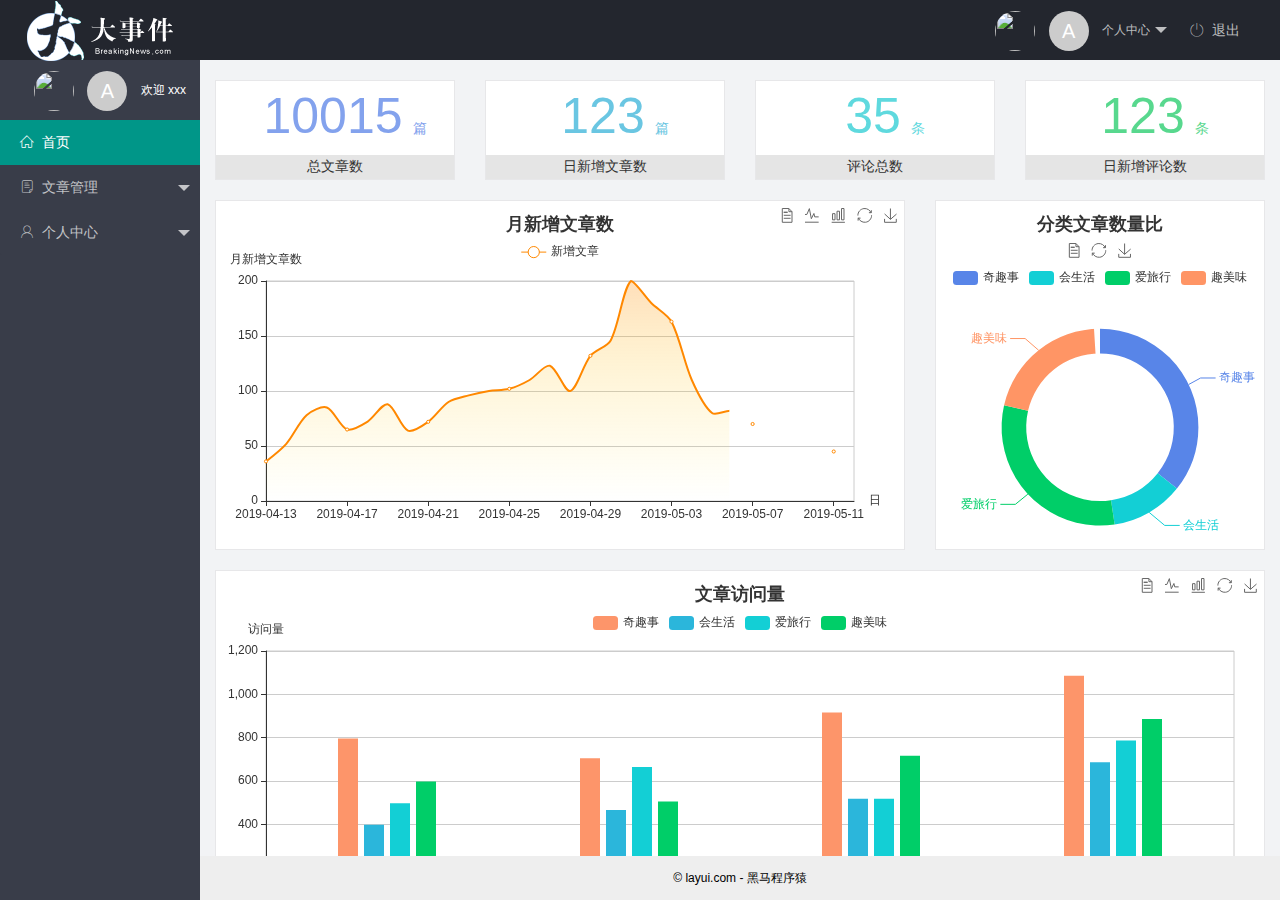
==== index.html @ 6308e934 "主页功能完成" ====
<!DOCTYPE html>
<html lang="en">

<head>
    <meta charset="UTF-8">
    <meta name="viewport" content="width=device-width, initial-scale=1.0">
    <title>大事件 - 后台管理</title>
    <!-- 导入第三方字体图标 -->
    <link rel="stylesheet" href="/assets/fonts/iconfont.css">
    <!-- 导入layUI css -->
    <link rel="stylesheet" href="/assets/lib/layui/css/layui.css">
    <!-- 导入自己的css -->
    <link rel="stylesheet" href="/assets/css/index.css">
</head>

<body>
    <div class="layui-layout layui-layout-admin">
        <div class="layui-header">
            <div class="layui-logo">
                <img src="/assets/images/logo.png" alt="">
            </div>
            <ul class="layui-nav layui-layout-right">
                <li class="layui-nav-item">
                    <a href="javascript:;" class="userinfo">
                        <img src="http://t.cn/RCzsdCq" class="layui-nav-img">
                        <span class="text-avatar">A</span>
                        个人中心
                    </a>
                    <dl class="layui-nav-child">
                        <dd><a href="javascript:;">基本资料</a></dd>
                        <dd><a href="javascript:;">更换头像</a></dd>
                        <dd><a href="javascript:;">重置密码</a></dd>
                    </dl>
                </li>
                <li class="layui-nav-item"><a href="javasrcipt:;" id="logout"><span class="iconfont icon-tuichu"></span>退出</a></li>
            </ul>
        </div>

        <div class="layui-side layui-bg-black">
            <div class="layui-side-scroll">
                <div href="javascript:;" class="userinfo">
                    <img src="http://t.cn/RCzsdCq" class="layui-nav-img">
                    <span class="text-avatar">A</span>
                    <span id="welcome">欢迎  xxx</span>
                </div>
                <!-- 左侧导航区域（可配合layui已有的垂直导航） -->
                <ul class="layui-nav layui-nav-tree" lay-filter="test" lay-shrink='all'>
                    <li class="layui-nav-item layui-this"><a href="/home/dashboard.html" target="fm"><span
                                class="iconfont icon-home"></span>首页</a></li>
                    <li class="layui-nav-item">
                        <a class="" href="javascript:;"><span class="iconfont icon-16"></span>文章管理</a>
                        <dl class="layui-nav-child">
                            <dd><a href="javascript:;"><i class="layui-icon layui-icon-util"></i>文章类别</a></dd>
                            <dd><a href="javascript:;"><i class="layui-icon layui-icon-util"></i>文章列表</a></dd>
                            <dd><a href="javascript:;"><i class="layui-icon layui-icon-util"></i>发表文章</a></dd>
                        </dl>
                    </li>
                    <li class="layui-nav-item">
                        <a href="javascript:;"><span class="iconfont icon-user"></span>个人中心</a>
                        <dl class="layui-nav-child">
                            <dd><a href="javascript:;"><i class="layui-icon layui-icon-util"></i>基本资料</a></dd>
                            <dd><a href="javascript:;"><i class="layui-icon layui-icon-util"></i>更换头像</a></dd>
                            <dd><a href="javascript:;"><i class="layui-icon layui-icon-util"></i>重置密码</a></dd>
                        </dl>
                    </li>
                </ul>
            </div>
        </div>

        <div class="layui-body">
            <!-- 内容主体区域 -->
            <iframe name="fm" src="/home/dashboard.html" frameborder="0"></iframe>
        </div>

        <div class="layui-footer">
            <!-- 底部固定区域 -->
            © layui.com - 黑马程序猿
        </div>
    </div>
    <!-- 导入 layUI js -->
    <script src="/assets/lib/layui/layui.all.js"></script>
    <!-- 导入jq -->
    <script src="/assets/lib/jquery.js"></script>
    <!-- 导入自己封装的函数 -->
    <script src="/assets/js/baseAPI.js"></script>
    <!-- 导入自己的js -->
    <script src="/assets/js/index.js"></script>
</body>

</html>
---- assets/fonts/iconfont.css ----
@font-face {font-family: "iconfont";
  src: url('iconfont.eot?t=1576139966484'); /* IE9 */
  src: url('iconfont.eot?t=1576139966484#iefix') format('embedded-opentype'), /* IE6-IE8 */
  url('[data-uri]') format('woff2'),
  url('iconfont.woff?t=1576139966484') format('woff'),
  url('iconfont.ttf?t=1576139966484') format('truetype'), /* chrome, firefox, opera, Safari, Android, iOS 4.2+ */
  url('iconfont.svg?t=1576139966484#iconfont') format('svg'); /* iOS 4.1- */
}

.iconfont {
  font-family: "iconfont" !important;
  font-size: 16px;
  font-style: normal;
  -webkit-font-smoothing: antialiased;
  -moz-osx-font-smoothing: grayscale;
}

.icon-home:before {
  content: "\e6a9";
}

.icon-user:before {
  content: "\e614";
}

.icon-pinglun:before {
  content: "\e616";
}

.icon-tuichu:before {
  content: "\e865";
}

.icon-16:before {
  content: "\e615";
}
---- assets/lib/layui/css/layui.css ----
/** layui-v2.5.5 MIT License By https://www.layui.com */
 .layui-inline,img{display:inline-block;vertical-align:middle}h1,h2,h3,h4,h5,h6{font-weight:400}.layui-edge,.layui-header,.layui-inline,.layui-main{position:relative}.layui-body,.layui-edge,.layui-elip{overflow:hidden}.layui-btn,.layui-edge,.layui-inline,img{vertical-align:middle}.layui-btn,.layui-disabled,.layui-icon,.layui-unselect{-moz-user-select:none;-webkit-user-select:none;-ms-user-select:none}.layui-elip,.layui-form-checkbox span,.layui-form-pane .layui-form-label{text-overflow:ellipsis;white-space:nowrap}.layui-breadcrumb,.layui-tree-btnGroup{visibility:hidden}blockquote,body,button,dd,div,dl,dt,form,h1,h2,h3,h4,h5,h6,input,li,ol,p,pre,td,textarea,th,ul{margin:0;padding:0;-webkit-tap-highlight-color:rgba(0,0,0,0)}a:active,a:hover{outline:0}img{border:none}li{list-style:none}table{border-collapse:collapse;border-spacing:0}h4,h5,h6{font-size:100%}button,input,optgroup,option,select,textarea{font-family:inherit;font-size:inherit;font-style:inherit;font-weight:inherit;outline:0}pre{white-space:pre-wrap;white-space:-moz-pre-wrap;white-space:-pre-wrap;white-space:-o-pre-wrap;word-wrap:break-word}body{line-height:24px;font:14px Helvetica Neue,Helvetica,PingFang SC,Tahoma,Arial,sans-serif}hr{height:1px;margin:10px 0;border:0;clear:both}a{color:#333;text-decoration:none}a:hover{color:#777}a cite{font-style:normal;*cursor:pointer}.layui-border-box,.layui-border-box *{box-sizing:border-box}.layui-box,.layui-box *{box-sizing:content-box}.layui-clear{clear:both;*zoom:1}.layui-clear:after{content:'\20';clear:both;*zoom:1;display:block;height:0}.layui-inline{*display:inline;*zoom:1}.layui-edge{display:inline-block;width:0;height:0;border-width:6px;border-style:dashed;border-color:transparent}.layui-edge-top{top:-4px;border-bottom-color:#999;border-bottom-style:solid}.layui-edge-right{border-left-color:#999;border-left-style:solid}.layui-edge-bottom{top:2px;border-top-color:#999;border-top-style:solid}.layui-edge-left{border-right-color:#999;border-right-style:solid}.layui-disabled,.layui-disabled:hover{color:#d2d2d2!important;cursor:not-allowed!important}.layui-circle{border-radius:100%}.layui-show{display:block!important}.layui-hide{display:none!important}@font-face{font-family:layui-icon;src:url(../font/iconfont.eot?v=250);src:url(../font/iconfont.eot?v=250#iefix) format('embedded-opentype'),url(../font/iconfont.woff2?v=250) format('woff2'),url(../font/iconfont.woff?v=250) format('woff'),url(../font/iconfont.ttf?v=250) format('truetype'),url(../font/iconfont.svg?v=250#layui-icon) format('svg')}.layui-icon{font-family:layui-icon!important;font-size:16px;font-style:normal;-webkit-font-smoothing:antialiased;-moz-osx-font-smoothing:grayscale}.layui-icon-reply-fill:before{content:"\e611"}.layui-icon-set-fill:before{content:"\e614"}.layui-icon-menu-fill:before{content:"\e60f"}.layui-icon-search:before{content:"\e615"}.layui-icon-share:before{content:"\e641"}.layui-icon-set-sm:before{content:"\e620"}.layui-icon-engine:before{content:"\e628"}.layui-icon-close:before{content:"\1006"}.layui-icon-close-fill:before{content:"\1007"}.layui-icon-chart-screen:before{content:"\e629"}.layui-icon-star:before{content:"\e600"}.layui-icon-circle-dot:before{content:"\e617"}.layui-icon-chat:before{content:"\e606"}.layui-icon-release:before{content:"\e609"}.layui-icon-list:before{content:"\e60a"}.layui-icon-chart:before{content:"\e62c"}.layui-icon-ok-circle:before{content:"\1005"}.layui-icon-layim-theme:before{content:"\e61b"}.layui-icon-table:before{content:"\e62d"}.layui-icon-right:before{content:"\e602"}.layui-icon-left:before{content:"\e603"}.layui-icon-cart-simple:before{content:"\e698"}.layui-icon-face-cry:before{content:"\e69c"}.layui-icon-face-smile:before{content:"\e6af"}.layui-icon-survey:before{content:"\e6b2"}.layui-icon-tree:before{content:"\e62e"}.layui-icon-upload-circle:before{content:"\e62f"}.layui-icon-add-circle:before{content:"\e61f"}.layui-icon-download-circle:before{content:"\e601"}.layui-icon-templeate-1:before{content:"\e630"}.layui-icon-util:before{content:"\e631"}.layui-icon-face-surprised:before{content:"\e664"}.layui-icon-edit:before{content:"\e642"}.layui-icon-speaker:before{content:"\e645"}.layui-icon-down:before{content:"\e61a"}.layui-icon-file:before{content:"\e621"}.layui-icon-layouts:before{content:"\e632"}.layui-icon-rate-half:before{content:"\e6c9"}.layui-icon-add-circle-fine:before{content:"\e608"}.layui-icon-prev-circle:before{content:"\e633"}.layui-icon-read:before{content:"\e705"}.layui-icon-404:before{content:"\e61c"}.layui-icon-carousel:before{content:"\e634"}.layui-icon-help:before{content:"\e607"}.layui-icon-code-circle:before{content:"\e635"}.layui-icon-water:before{content:"\e636"}.layui-icon-username:before{content:"\e66f"}.layui-icon-find-fill:before{content:"\e670"}.layui-icon-about:before{content:"\e60b"}.layui-icon-location:before{content:"\e715"}.layui-icon-up:before{content:"\e619"}.layui-icon-pause:before{content:"\e651"}.layui-icon-date:before{content:"\e637"}.layui-icon-layim-uploadfile:before{content:"\e61d"}.layui-icon-delete:before{content:"\e640"}.layui-icon-play:before{content:"\e652"}.layui-icon-top:before{content:"\e604"}.layui-icon-friends:before{content:"\e612"}.layui-icon-refresh-3:before{content:"\e9aa"}.layui-icon-ok:before{content:"\e605"}.layui-icon-layer:before{content:"\e638"}.layui-icon-face-smile-fine:before{content:"\e60c"}.layui-icon-dollar:before{content:"\e659"}.layui-icon-group:before{content:"\e613"}.layui-icon-layim-download:before{content:"\e61e"}.layui-icon-picture-fine:before{content:"\e60d"}.layui-icon-link:before{content:"\e64c"}.layui-icon-diamond:before{content:"\e735"}.layui-icon-log:before{content:"\e60e"}.layui-icon-rate-solid:before{content:"\e67a"}.layui-icon-fonts-del:before{content:"\e64f"}.layui-icon-unlink:before{content:"\e64d"}.layui-icon-fonts-clear:before{content:"\e639"}.layui-icon-triangle-r:before{content:"\e623"}.layui-icon-circle:before{content:"\e63f"}.layui-icon-radio:before{content:"\e643"}.layui-icon-align-center:before{content:"\e647"}.layui-icon-align-right:before{content:"\e648"}.layui-icon-align-left:before{content:"\e649"}.layui-icon-loading-1:before{content:"\e63e"}.layui-icon-return:before{content:"\e65c"}.layui-icon-fonts-strong:before{content:"\e62b"}.layui-icon-upload:before{content:"\e67c"}.layui-icon-dialogue:before{content:"\e63a"}.layui-icon-video:before{content:"\e6ed"}.layui-icon-headset:before{content:"\e6fc"}.layui-icon-cellphone-fine:before{content:"\e63b"}.layui-icon-add-1:before{content:"\e654"}.layui-icon-face-smile-b:before{content:"\e650"}.layui-icon-fonts-html:before{content:"\e64b"}.layui-icon-form:before{content:"\e63c"}.layui-icon-cart:before{content:"\e657"}.layui-icon-camera-fill:before{content:"\e65d"}.layui-icon-tabs:before{content:"\e62a"}.layui-icon-fonts-code:before{content:"\e64e"}.layui-icon-fire:before{content:"\e756"}.layui-icon-set:before{content:"\e716"}.layui-icon-fonts-u:before{content:"\e646"}.layui-icon-triangle-d:before{content:"\e625"}.layui-icon-tips:before{content:"\e702"}.layui-icon-picture:before{content:"\e64a"}.layui-icon-more-vertical:before{content:"\e671"}.layui-icon-flag:before{content:"\e66c"}.layui-icon-loading:before{content:"\e63d"}.layui-icon-fonts-i:before{content:"\e644"}.layui-icon-refresh-1:before{content:"\e666"}.layui-icon-rmb:before{content:"\e65e"}.layui-icon-home:before{content:"\e68e"}.layui-icon-user:before{content:"\e770"}.layui-icon-notice:before{content:"\e667"}.layui-icon-login-weibo:before{content:"\e675"}.layui-icon-voice:before{content:"\e688"}.layui-icon-upload-drag:before{content:"\e681"}.layui-icon-login-qq:before{content:"\e676"}.layui-icon-snowflake:before{content:"\e6b1"}.layui-icon-file-b:before{content:"\e655"}.layui-icon-template:before{content:"\e663"}.layui-icon-auz:before{content:"\e672"}.layui-icon-console:before{content:"\e665"}.layui-icon-app:before{content:"\e653"}.layui-icon-prev:before{content:"\e65a"}.layui-icon-website:before{content:"\e7ae"}.layui-icon-next:before{content:"\e65b"}.layui-icon-component:before{content:"\e857"}.layui-icon-more:before{content:"\e65f"}.layui-icon-login-wechat:before{content:"\e677"}.layui-icon-shrink-right:before{content:"\e668"}.layui-icon-spread-left:before{content:"\e66b"}.layui-icon-camera:before{content:"\e660"}.layui-icon-note:before{content:"\e66e"}.layui-icon-refresh:before{content:"\e669"}.layui-icon-female:before{content:"\e661"}.layui-icon-male:before{content:"\e662"}.layui-icon-password:before{content:"\e673"}.layui-icon-senior:before{content:"\e674"}.layui-icon-theme:before{content:"\e66a"}.layui-icon-tread:before{content:"\e6c5"}.layui-icon-praise:before{content:"\e6c6"}.layui-icon-star-fill:before{content:"\e658"}.layui-icon-rate:before{content:"\e67b"}.layui-icon-template-1:before{content:"\e656"}.layui-icon-vercode:before{content:"\e679"}.layui-icon-cellphone:before{content:"\e678"}.layui-icon-screen-full:before{content:"\e622"}.layui-icon-screen-restore:before{content:"\e758"}.layui-icon-cols:before{content:"\e610"}.layui-icon-export:before{content:"\e67d"}.layui-icon-print:before{content:"\e66d"}.layui-icon-slider:before{content:"\e714"}.layui-icon-addition:before{content:"\e624"}.layui-icon-subtraction:before{content:"\e67e"}.layui-icon-service:before{content:"\e626"}.layui-icon-transfer:before{content:"\e691"}.layui-main{width:1140px;margin:0 auto}.layui-header{z-index:1000;height:60px}.layui-header a:hover{transition:all .5s;-webkit-transition:all .5s}.layui-side{position:fixed;left:0;top:0;bottom:0;z-index:999;width:200px;overflow-x:hidden}.layui-side-scroll{position:relative;width:220px;height:100%;overflow-x:hidden}.layui-body{position:absolute;left:200px;right:0;top:0;bottom:0;z-index:998;width:auto;overflow-y:auto;box-sizing:border-box}.layui-layout-body{overflow:hidden}.layui-layout-admin .layui-header{background-color:#23262E}.layui-layout-admin .layui-side{top:60px;width:200px;overflow-x:hidden}.layui-layout-admin .layui-body{position:fixed;top:60px;bottom:44px}.layui-layout-admin .layui-main{width:auto;margin:0 15px}.layui-layout-admin .layui-footer{position:fixed;left:200px;right:0;bottom:0;height:44px;line-height:44px;padding:0 15px;background-color:#eee}.layui-layout-admin .layui-logo{position:absolute;left:0;top:0;width:200px;height:100%;line-height:60px;text-align:center;color:#009688;font-size:16px}.layui-layout-admin .layui-header .layui-nav{background:0 0}.layui-layout-left{position:absolute!important;left:200px;top:0}.layui-layout-right{position:absolute!important;right:0;top:0}.layui-container{position:relative;margin:0 auto;padding:0 15px;box-sizing:border-box}.layui-fluid{position:relative;margin:0 auto;padding:0 15px}.layui-row:after,.layui-row:before{content:'';display:block;clear:both}.layui-col-lg1,.layui-col-lg10,.layui-col-lg11,.layui-col-lg12,.layui-col-lg2,.layui-col-lg3,.layui-col-lg4,.layui-col-lg5,.layui-col-lg6,.layui-col-lg7,.layui-col-lg8,.layui-col-lg9,.layui-col-md1,.layui-col-md10,.layui-col-md11,.layui-col-md12,.layui-col-md2,.layui-col-md3,.layui-col-md4,.layui-col-md5,.layui-col-md6,.layui-col-md7,.layui-col-md8,.layui-col-md9,.layui-col-sm1,.layui-col-sm10,.layui-col-sm11,.layui-col-sm12,.layui-col-sm2,.layui-col-sm3,.layui-col-sm4,.layui-col-sm5,.layui-col-sm6,.layui-col-sm7,.layui-col-sm8,.layui-col-sm9,.layui-col-xs1,.layui-col-xs10,.layui-col-xs11,.layui-col-xs12,.layui-col-xs2,.layui-col-xs3,.layui-col-xs4,.layui-col-xs5,.layui-col-xs6,.layui-col-xs7,.layui-col-xs8,.layui-col-xs9{position:relative;display:block;box-sizing:border-box}.layui-col-xs1,.layui-col-xs10,.layui-col-xs11,.layui-col-xs12,.layui-col-xs2,.layui-col-xs3,.layui-col-xs4,.layui-col-xs5,.layui-col-xs6,.layui-col-xs7,.layui-col-xs8,.layui-col-xs9{float:left}.layui-col-xs1{width:8.33333333%}.layui-col-xs2{width:16.66666667%}.layui-col-xs3{width:25%}.layui-col-xs4{width:33.33333333%}.layui-col-xs5{width:41.66666667%}.layui-col-xs6{width:50%}.layui-col-xs7{width:58.33333333%}.layui-col-xs8{width:66.66666667%}.layui-col-xs9{width:75%}.layui-col-xs10{width:83.33333333%}.layui-col-xs11{width:91.66666667%}.layui-col-xs12{width:100%}.layui-col-xs-offset1{margin-left:8.33333333%}.layui-col-xs-offset2{margin-left:16.66666667%}.layui-col-xs-offset3{margin-left:25%}.layui-col-xs-offset4{margin-left:33.33333333%}.layui-col-xs-offset5{margin-left:41.66666667%}.layui-col-xs-offset6{margin-left:50%}.layui-col-xs-offset7{margin-left:58.33333333%}.layui-col-xs-offset8{margin-left:66.66666667%}.layui-col-xs-offset9{margin-left:75%}.layui-col-xs-offset10{margin-left:83.33333333%}.layui-col-xs-offset11{margin-left:91.66666667%}.layui-col-xs-offset12{margin-left:100%}@media screen and (max-width:768px){.layui-hide-xs{display:none!important}.layui-show-xs-block{display:block!important}.layui-show-xs-inline{display:inline!important}.layui-show-xs-inline-block{display:inline-block!important}}@media screen and (min-width:768px){.layui-container{width:750px}.layui-hide-sm{display:none!important}.layui-show-sm-block{display:block!important}.layui-show-sm-inline{display:inline!important}.layui-show-sm-inline-block{display:inline-block!important}.layui-col-sm1,.layui-col-sm10,.layui-col-sm11,.layui-col-sm12,.layui-col-sm2,.layui-col-sm3,.layui-col-sm4,.layui-col-sm5,.layui-col-sm6,.layui-col-sm7,.layui-col-sm8,.layui-col-sm9{float:left}.layui-col-sm1{width:8.33333333%}.layui-col-sm2{width:16.66666667%}.layui-col-sm3{width:25%}.layui-col-sm4{width:33.33333333%}.layui-col-sm5{width:41.66666667%}.layui-col-sm6{width:50%}.layui-col-sm7{width:58.33333333%}.layui-col-sm8{width:66.66666667%}.layui-col-sm9{width:75%}.layui-col-sm10{width:83.33333333%}.layui-col-sm11{width:91.66666667%}.layui-col-sm12{width:100%}.layui-col-sm-offset1{margin-left:8.33333333%}.layui-col-sm-offset2{margin-left:16.66666667%}.layui-col-sm-offset3{margin-left:25%}.layui-col-sm-offset4{margin-left:33.33333333%}.layui-col-sm-offset5{margin-left:41.66666667%}.layui-col-sm-offset6{margin-left:50%}.layui-col-sm-offset7{margin-left:58.33333333%}.layui-col-sm-offset8{margin-left:66.66666667%}.layui-col-sm-offset9{margin-left:75%}.layui-col-sm-offset10{margin-left:83.33333333%}.layui-col-sm-offset11{margin-left:91.66666667%}.layui-col-sm-offset12{margin-left:100%}}@media screen and (min-width:992px){.layui-container{width:970px}.layui-hide-md{display:none!important}.layui-show-md-block{display:block!important}.layui-show-md-inline{display:inline!important}.layui-show-md-inline-block{display:inline-block!important}.layui-col-md1,.layui-col-md10,.layui-col-md11,.layui-col-md12,.layui-col-md2,.layui-col-md3,.layui-col-md4,.layui-col-md5,.layui-col-md6,.layui-col-md7,.layui-col-md8,.layui-col-md9{float:left}.layui-col-md1{width:8.33333333%}.layui-col-md2{width:16.66666667%}.layui-col-md3{width:25%}.layui-col-md4{width:33.33333333%}.layui-col-md5{width:41.66666667%}.layui-col-md6{width:50%}.layui-col-md7{width:58.33333333%}.layui-col-md8{width:66.66666667%}.layui-col-md9{width:75%}.layui-col-md10{width:83.33333333%}.layui-col-md11{width:91.66666667%}.layui-col-md12{width:100%}.layui-col-md-offset1{margin-left:8.33333333%}.layui-col-md-offset2{margin-left:16.66666667%}.layui-col-md-offset3{margin-left:25%}.layui-col-md-offset4{margin-left:33.33333333%}.layui-col-md-offset5{margin-left:41.66666667%}.layui-col-md-offset6{margin-left:50%}.layui-col-md-offset7{margin-left:58.33333333%}.layui-col-md-offset8{margin-left:66.66666667%}.layui-col-md-offset9{margin-left:75%}.layui-col-md-offset10{margin-left:83.33333333%}.layui-col-md-offset11{margin-left:91.66666667%}.layui-col-md-offset12{margin-left:100%}}@media screen and (min-width:1200px){.layui-container{width:1170px}.layui-hide-lg{display:none!important}.layui-show-lg-block{display:block!important}.layui-show-lg-inline{display:inline!important}.layui-show-lg-inline-block{display:inline-block!important}.layui-col-lg1,.layui-col-lg10,.layui-col-lg11,.layui-col-lg12,.layui-col-lg2,.layui-col-lg3,.layui-col-lg4,.layui-col-lg5,.layui-col-lg6,.layui-col-lg7,.layui-col-lg8,.layui-col-lg9{float:left}.layui-col-lg1{width:8.33333333%}.layui-col-lg2{width:16.66666667%}.layui-col-lg3{width:25%}.layui-col-lg4{width:33.33333333%}.layui-col-lg5{width:41.66666667%}.layui-col-lg6{width:50%}.layui-col-lg7{width:58.33333333%}.layui-col-lg8{width:66.66666667%}.layui-col-lg9{width:75%}.layui-col-lg10{width:83.33333333%}.layui-col-lg11{width:91.66666667%}.layui-col-lg12{width:100%}.layui-col-lg-offset1{margin-left:8.33333333%}.layui-col-lg-offset2{margin-left:16.66666667%}.layui-col-lg-offset3{margin-left:25%}.layui-col-lg-offset4{margin-left:33.33333333%}.layui-col-lg-offset5{margin-left:41.66666667%}.layui-col-lg-offset6{margin-left:50%}.layui-col-lg-offset7{margin-left:58.33333333%}.layui-col-lg-offset8{margin-left:66.66666667%}.layui-col-lg-offset9{margin-left:75%}.layui-col-lg-offset10{margin-left:83.33333333%}.layui-col-lg-offset11{margin-left:91.66666667%}.layui-col-lg-offset12{margin-left:100%}}.layui-col-space1{margin:-.5px}.layui-col-space1>*{padding:.5px}.layui-col-space3{margin:-1.5px}.layui-col-space3>*{padding:1.5px}.layui-col-space5{margin:-2.5px}.layui-col-space5>*{padding:2.5px}.layui-col-space8{margin:-3.5px}.layui-col-space8>*{padding:3.5px}.layui-col-space10{margin:-5px}.layui-col-space10>*{padding:5px}.layui-col-space12{margin:-6px}.layui-col-space12>*{padding:6px}.layui-col-space15{margin:-7.5px}.layui-col-space15>*{padding:7.5px}.layui-col-space18{margin:-9px}.layui-col-space18>*{padding:9px}.layui-col-space20{margin:-10px}.layui-col-space20>*{padding:10px}.layui-col-space22{margin:-11px}.layui-col-space22>*{padding:11px}.layui-col-space25{margin:-12.5px}.layui-col-space25>*{padding:12.5px}.layui-col-space30{margin:-15px}.layui-col-space30>*{padding:15px}.layui-btn,.layui-input,.layui-select,.layui-textarea,.layui-upload-button{outline:0;-webkit-appearance:none;transition:all .3s;-webkit-transition:all .3s;box-sizing:border-box}.layui-elem-quote{margin-bottom:10px;padding:15px;line-height:22px;border-left:5px solid #009688;border-radius:0 2px 2px 0;background-color:#f2f2f2}.layui-quote-nm{border-style:solid;border-width:1px 1px 1px 5px;background:0 0}.layui-elem-field{margin-bottom:10px;padding:0;border-width:1px;border-style:solid}.layui-elem-field legend{margin-left:20px;padding:0 10px;font-size:20px;font-weight:300}.layui-field-title{margin:10px 0 20px;border-width:1px 0 0}.layui-field-box{padding:10px 15px}.layui-field-title .layui-field-box{padding:10px 0}.layui-progress{position:relative;height:6px;border-radius:20px;background-color:#e2e2e2}.layui-progress-bar{position:absolute;left:0;top:0;width:0;max-width:100%;height:6px;border-radius:20px;text-align:right;background-color:#5FB878;transition:all .3s;-webkit-transition:all .3s}.layui-progress-big,.layui-progress-big .layui-progress-bar{height:18px;line-height:18px}.layui-progress-text{position:relative;top:-20px;line-height:18px;font-size:12px;color:#666}.layui-progress-big .layui-progress-text{position:static;padding:0 10px;color:#fff}.layui-collapse{border-width:1px;border-style:solid;border-radius:2px}.layui-colla-content,.layui-colla-item{border-top-width:1px;border-top-style:solid}.layui-colla-item:first-child{border-top:none}.layui-colla-title{position:relative;height:42px;line-height:42px;padding:0 15px 0 35px;color:#333;background-color:#f2f2f2;cursor:pointer;font-size:14px;overflow:hidden}.layui-colla-content{display:none;padding:10px 15px;line-height:22px;color:#666}.layui-colla-icon{position:absolute;left:15px;top:0;font-size:14px}.layui-card{margin-bottom:15px;border-radius:2px;background-color:#fff;box-shadow:0 1px 2px 0 rgba(0,0,0,.05)}.layui-card:last-child{margin-bottom:0}.layui-card-header{position:relative;height:42px;line-height:42px;padding:0 15px;border-bottom:1px solid #f6f6f6;color:#333;border-radius:2px 2px 0 0;font-size:14px}.layui-bg-black,.layui-bg-blue,.layui-bg-cyan,.layui-bg-green,.layui-bg-orange,.layui-bg-red{color:#fff!important}.layui-card-body{position:relative;padding:10px 15px;line-height:24px}.layui-card-body[pad15]{padding:15px}.layui-card-body[pad20]{padding:20px}.layui-card-body .layui-table{margin:5px 0}.layui-card .layui-tab{margin:0}.layui-panel-window{position:relative;padding:15px;border-radius:0;border-top:5px solid #E6E6E6;background-color:#fff}.layui-auxiliar-moving{position:fixed;left:0;right:0;top:0;bottom:0;width:100%;height:100%;background:0 0;z-index:9999999999}.layui-form-label,.layui-form-mid,.layui-form-select,.layui-input-block,.layui-input-inline,.layui-textarea{position:relative}.layui-bg-red{background-color:#FF5722!important}.layui-bg-orange{background-color:#FFB800!important}.layui-bg-green{background-color:#009688!important}.layui-bg-cyan{background-color:#2F4056!important}.layui-bg-blue{background-color:#1E9FFF!important}.layui-bg-black{background-color:#393D49!important}.layui-bg-gray{background-color:#eee!important;color:#666!important}.layui-badge-rim,.layui-colla-content,.layui-colla-item,.layui-collapse,.layui-elem-field,.layui-form-pane .layui-form-item[pane],.layui-form-pane .layui-form-label,.layui-input,.layui-layedit,.layui-layedit-tool,.layui-quote-nm,.layui-select,.layui-tab-bar,.layui-tab-card,.layui-tab-title,.layui-tab-title .layui-this:after,.layui-textarea{border-color:#e6e6e6}.layui-timeline-item:before,hr{background-color:#e6e6e6}.layui-text{line-height:22px;font-size:14px;color:#666}.layui-text h1,.layui-text h2,.layui-text h3{font-weight:500;color:#333}.layui-text h1{font-size:30px}.layui-text h2{font-size:24px}.layui-text h3{font-size:18px}.layui-text a:not(.layui-btn){color:#01AAED}.layui-text a:not(.layui-btn):hover{text-decoration:underline}.layui-text ul{padding:5px 0 5px 15px}.layui-text ul li{margin-top:5px;list-style-type:disc}.layui-text em,.layui-word-aux{color:#999!important;padding:0 5px!important}.layui-btn{display:inline-block;height:38px;line-height:38px;padding:0 18px;background-color:#009688;color:#fff;white-space:nowrap;text-align:center;font-size:14px;border:none;border-radius:2px;cursor:pointer}.layui-btn:hover{opacity:.8;filter:alpha(opacity=80);color:#fff}.layui-btn:active{opacity:1;filter:alpha(opacity=100)}.layui-btn+.layui-btn{margin-left:10px}.layui-btn-container{font-size:0}.layui-btn-container .layui-btn{margin-right:10px;margin-bottom:10px}.layui-btn-container .layui-btn+.layui-btn{margin-left:0}.layui-table .layui-btn-container .layui-btn{margin-bottom:9px}.layui-btn-radius{border-radius:100px}.layui-btn .layui-icon{margin-right:3px;font-size:18px;vertical-align:bottom;vertical-align:middle\9}.layui-btn-primary{border:1px solid #C9C9C9;background-color:#fff;color:#555}.layui-btn-primary:hover{border-color:#009688;color:#333}.layui-btn-normal{background-color:#1E9FFF}.layui-btn-warm{background-color:#FFB800}.layui-btn-danger{background-color:#FF5722}.layui-btn-checked{background-color:#5FB878}.layui-btn-disabled,.layui-btn-disabled:active,.layui-btn-disabled:hover{border:1px solid #e6e6e6;background-color:#FBFBFB;color:#C9C9C9;cursor:not-allowed;opacity:1}.layui-btn-lg{height:44px;line-height:44px;padding:0 25px;font-size:16px}.layui-btn-sm{height:30px;line-height:30px;padding:0 10px;font-size:12px}.layui-btn-sm i{font-size:16px!important}.layui-btn-xs{height:22px;line-height:22px;padding:0 5px;font-size:12px}.layui-btn-xs i{font-size:14px!important}.layui-btn-group{display:inline-block;vertical-align:middle;font-size:0}.layui-btn-group .layui-btn{margin-left:0!important;margin-right:0!important;border-left:1px solid rgba(255,255,255,.5);border-radius:0}.layui-btn-group .layui-btn-primary{border-left:none}.layui-btn-group .layui-btn-primary:hover{border-color:#C9C9C9;color:#009688}.layui-btn-group .layui-btn:first-child{border-left:none;border-radius:2px 0 0 2px}.layui-btn-group .layui-btn-primary:first-child{border-left:1px solid #c9c9c9}.layui-btn-group .layui-btn:last-child{border-radius:0 2px 2px 0}.layui-btn-group .layui-btn+.layui-btn{margin-left:0}.layui-btn-group+.layui-btn-group{margin-left:10px}.layui-btn-fluid{width:100%}.layui-input,.layui-select,.layui-textarea{height:38px;line-height:1.3;line-height:38px\9;border-width:1px;border-style:solid;background-color:#fff;border-radius:2px}.layui-input::-webkit-input-placeholder,.layui-select::-webkit-input-placeholder,.layui-textarea::-webkit-input-placeholder{line-height:1.3}.layui-input,.layui-textarea{display:block;width:100%;padding-left:10px}.layui-input:hover,.layui-textarea:hover{border-color:#D2D2D2!important}.layui-input:focus,.layui-textarea:focus{border-color:#C9C9C9!important}.layui-textarea{min-height:100px;height:auto;line-height:20px;padding:6px 10px;resize:vertical}.layui-select{padding:0 10px}.layui-form input[type=checkbox],.layui-form input[type=radio],.layui-form select{display:none}.layui-form [lay-ignore]{display:initial}.layui-form-item{margin-bottom:15px;clear:both;*zoom:1}.layui-form-item:after{content:'\20';clear:both;*zoom:1;display:block;height:0}.layui-form-label{float:left;display:block;padding:9px 15px;width:80px;font-weight:400;line-height:20px;text-align:right}.layui-form-label-col{display:block;float:none;padding:9px 0;line-height:20px;text-align:left}.layui-form-item .layui-inline{margin-bottom:5px;margin-right:10px}.layui-input-block{margin-left:110px;min-height:36px}.layui-input-inline{display:inline-block;vertical-align:middle}.layui-form-item .layui-input-inline{float:left;width:190px;margin-right:10px}.layui-form-text .layui-input-inline{width:auto}.layui-form-mid{float:left;display:block;padding:9px 0!important;line-height:20px;margin-right:10px}.layui-form-danger+.layui-form-select .layui-input,.layui-form-danger:focus{border-color:#FF5722!important}.layui-form-select .layui-input{padding-right:30px;cursor:pointer}.layui-form-select .layui-edge{position:absolute;right:10px;top:50%;margin-top:-3px;cursor:pointer;border-width:6px;border-top-color:#c2c2c2;border-top-style:solid;transition:all .3s;-webkit-transition:all .3s}.layui-form-select dl{display:none;position:absolute;left:0;top:42px;padding:5px 0;z-index:899;min-width:100%;border:1px solid #d2d2d2;max-height:300px;overflow-y:auto;background-color:#fff;border-radius:2px;box-shadow:0 2px 4px rgba(0,0,0,.12);box-sizing:border-box}.layui-form-select dl dd,.layui-form-select dl dt{padding:0 10px;line-height:36px;white-space:nowrap;overflow:hidden;text-overflow:ellipsis}.layui-form-select dl dt{font-size:12px;color:#999}.layui-form-select dl dd{cursor:pointer}.layui-form-select dl dd:hover{background-color:#f2f2f2;-webkit-transition:.5s all;transition:.5s all}.layui-form-select .layui-select-group dd{padding-left:20px}.layui-form-select dl dd.layui-select-tips{padding-left:10px!important;color:#999}.layui-form-select dl dd.layui-this{background-color:#5FB878;color:#fff}.layui-form-checkbox,.layui-form-select dl dd.layui-disabled{background-color:#fff}.layui-form-selected dl{display:block}.layui-form-checkbox,.layui-form-checkbox *,.layui-form-switch{display:inline-block;vertical-align:middle}.layui-form-selected .layui-edge{margin-top:-9px;-webkit-transform:rotate(180deg);transform:rotate(180deg);margin-top:-3px\9}:root .layui-form-selected .layui-edge{margin-top:-9px\0/IE9}.layui-form-selectup dl{top:auto;bottom:42px}.layui-select-none{margin:5px 0;text-align:center;color:#999}.layui-select-disabled .layui-disabled{border-color:#eee!important}.layui-select-disabled .layui-edge{border-top-color:#d2d2d2}.layui-form-checkbox{position:relative;height:30px;line-height:30px;margin-right:10px;padding-right:30px;cursor:pointer;font-size:0;-webkit-transition:.1s linear;transition:.1s linear;box-sizing:border-box}.layui-form-checkbox span{padding:0 10px;height:100%;font-size:14px;border-radius:2px 0 0 2px;background-color:#d2d2d2;color:#fff;overflow:hidden}.layui-form-checkbox:hover span{background-color:#c2c2c2}.layui-form-checkbox i{position:absolute;right:0;top:0;width:30px;height:28px;border:1px solid #d2d2d2;border-left:none;border-radius:0 2px 2px 0;color:#fff;font-size:20px;text-align:center}.layui-form-checkbox:hover i{border-color:#c2c2c2;color:#c2c2c2}.layui-form-checked,.layui-form-checked:hover{border-color:#5FB878}.layui-form-checked span,.layui-form-checked:hover span{background-color:#5FB878}.layui-form-checked i,.layui-form-checked:hover i{color:#5FB878}.layui-form-item .layui-form-checkbox{margin-top:4px}.layui-form-checkbox[lay-skin=primary]{height:auto!important;line-height:normal!important;min-width:18px;min-height:18px;border:none!important;margin-right:0;padding-left:28px;padding-right:0;background:0 0}.layui-form-checkbox[lay-skin=primary] span{padding-left:0;padding-right:15px;line-height:18px;background:0 0;color:#666}.layui-form-checkbox[lay-skin=primary] i{right:auto;left:0;width:16px;height:16px;line-height:16px;border:1px solid #d2d2d2;font-size:12px;border-radius:2px;background-color:#fff;-webkit-transition:.1s linear;transition:.1s linear}.layui-form-checkbox[lay-skin=primary]:hover i{border-color:#5FB878;color:#fff}.layui-form-checked[lay-skin=primary] i{border-color:#5FB878!important;background-color:#5FB878;color:#fff}.layui-checkbox-disbaled[lay-skin=primary] span{background:0 0!important;color:#c2c2c2}.layui-checkbox-disbaled[lay-skin=primary]:hover i{border-color:#d2d2d2}.layui-form-item .layui-form-checkbox[lay-skin=primary]{margin-top:10px}.layui-form-switch{position:relative;height:22px;line-height:22px;min-width:35px;padding:0 5px;margin-top:8px;border:1px solid #d2d2d2;border-radius:20px;cursor:pointer;background-color:#fff;-webkit-transition:.1s linear;transition:.1s linear}.layui-form-switch i{position:absolute;left:5px;top:3px;width:16px;height:16px;border-radius:20px;background-color:#d2d2d2;-webkit-transition:.1s linear;transition:.1s linear}.layui-form-switch em{position:relative;top:0;width:25px;margin-left:21px;padding:0!important;text-align:center!important;color:#999!important;font-style:normal!important;font-size:12px}.layui-form-onswitch{border-color:#5FB878;background-color:#5FB878}.layui-checkbox-disbaled,.layui-checkbox-disbaled i{border-color:#e2e2e2!important}.layui-form-onswitch i{left:100%;margin-left:-21px;background-color:#fff}.layui-form-onswitch em{margin-left:5px;margin-right:21px;color:#fff!important}.layui-checkbox-disbaled span{background-color:#e2e2e2!important}.layui-checkbox-disbaled:hover i{color:#fff!important}[lay-radio]{display:none}.layui-form-radio,.layui-form-radio *{display:inline-block;vertical-align:middle}.layui-form-radio{line-height:28px;margin:6px 10px 0 0;padding-right:10px;cursor:pointer;font-size:0}.layui-form-radio *{font-size:14px}.layui-form-radio>i{margin-right:8px;font-size:22px;color:#c2c2c2}.layui-form-radio>i:hover,.layui-form-radioed>i{color:#5FB878}.layui-radio-disbaled>i{color:#e2e2e2!important}.layui-form-pane .layui-form-label{width:110px;padding:8px 15px;height:38px;line-height:20px;border-width:1px;border-style:solid;border-radius:2px 0 0 2px;text-align:center;background-color:#FBFBFB;overflow:hidden;box-sizing:border-box}.layui-form-pane .layui-input-inline{margin-left:-1px}.layui-form-pane .layui-input-block{margin-left:110px;left:-1px}.layui-form-pane .layui-input{border-radius:0 2px 2px 0}.layui-form-pane .layui-form-text .layui-form-label{float:none;width:100%;border-radius:2px;box-sizing:border-box;text-align:left}.layui-form-pane .layui-form-text .layui-input-inline{display:block;margin:0;top:-1px;clear:both}.layui-form-pane .layui-form-text .layui-input-block{margin:0;left:0;top:-1px}.layui-form-pane .layui-form-text .layui-textarea{min-height:100px;border-radius:0 0 2px 2px}.layui-form-pane .layui-form-checkbox{margin:4px 0 4px 10px}.layui-form-pane .layui-form-radio,.layui-form-pane .layui-form-switch{margin-top:6px;margin-left:10px}.layui-form-pane .layui-form-item[pane]{position:relative;border-width:1px;border-style:solid}.layui-form-pane .layui-form-item[pane] .layui-form-label{position:absolute;left:0;top:0;height:100%;border-width:0 1px 0 0}.layui-form-pane .layui-form-item[pane] .layui-input-inline{margin-left:110px}@media screen and (max-width:450px){.layui-form-item .layui-form-label{text-overflow:ellipsis;overflow:hidden;white-space:nowrap}.layui-form-item .layui-inline{display:block;margin-right:0;margin-bottom:20px;clear:both}.layui-form-item .layui-inline:after{content:'\20';clear:both;display:block;height:0}.layui-form-item .layui-input-inline{display:block;float:none;left:-3px;width:auto;margin:0 0 10px 112px}.layui-form-item .layui-input-inline+.layui-form-mid{margin-left:110px;top:-5px;padding:0}.layui-form-item .layui-form-checkbox{margin-right:5px;margin-bottom:5px}}.layui-layedit{border-width:1px;border-style:solid;border-radius:2px}.layui-layedit-tool{padding:3px 5px;border-bottom-width:1px;border-bottom-style:solid;font-size:0}.layedit-tool-fixed{position:fixed;top:0;border-top:1px solid #e2e2e2}.layui-layedit-tool .layedit-tool-mid,.layui-layedit-tool .layui-icon{display:inline-block;vertical-align:middle;text-align:center;font-size:14px}.layui-layedit-tool .layui-icon{position:relative;width:32px;height:30px;line-height:30px;margin:3px 5px;color:#777;cursor:pointer;border-radius:2px}.layui-layedit-tool .layui-icon:hover{color:#393D49}.layui-layedit-tool .layui-icon:active{color:#000}.layui-layedit-tool .layedit-tool-active{background-color:#e2e2e2;color:#000}.layui-layedit-tool .layui-disabled,.layui-layedit-tool .layui-disabled:hover{color:#d2d2d2;cursor:not-allowed}.layui-layedit-tool .layedit-tool-mid{width:1px;height:18px;margin:0 10px;background-color:#d2d2d2}.layedit-tool-html{width:50px!important;font-size:30px!important}.layedit-tool-b,.layedit-tool-code,.layedit-tool-help{font-size:16px!important}.layedit-tool-d,.layedit-tool-face,.layedit-tool-image,.layedit-tool-unlink{font-size:18px!important}.layedit-tool-image input{position:absolute;font-size:0;left:0;top:0;width:100%;height:100%;opacity:.01;filter:Alpha(opacity=1);cursor:pointer}.layui-layedit-iframe iframe{display:block;width:100%}#LAY_layedit_code{overflow:hidden}.layui-laypage{display:inline-block;*display:inline;*zoom:1;vertical-align:middle;margin:10px 0;font-size:0}.layui-laypage>a:first-child,.layui-laypage>a:first-child em{border-radius:2px 0 0 2px}.layui-laypage>a:last-child,.layui-laypage>a:last-child em{border-radius:0 2px 2px 0}.layui-laypage>:first-child{margin-left:0!important}.layui-laypage>:last-child{margin-right:0!important}.layui-laypage a,.layui-laypage button,.layui-laypage input,.layui-laypage select,.layui-laypage span{border:1px solid #e2e2e2}.layui-laypage a,.layui-laypage span{display:inline-block;*display:inline;*zoom:1;vertical-align:middle;padding:0 15px;height:28px;line-height:28px;margin:0 -1px 5px 0;background-color:#fff;color:#333;font-size:12px}.layui-flow-more a *,.layui-laypage input,.layui-table-view select[lay-ignore]{display:inline-block}.layui-laypage a:hover{color:#009688}.layui-laypage em{font-style:normal}.layui-laypage .layui-laypage-spr{color:#999;font-weight:700}.layui-laypage a{text-decoration:none}.layui-laypage .layui-laypage-curr{position:relative}.layui-laypage .layui-laypage-curr em{position:relative;color:#fff}.layui-laypage .layui-laypage-curr .layui-laypage-em{position:absolute;left:-1px;top:-1px;padding:1px;width:100%;height:100%;background-color:#009688}.layui-laypage-em{border-radius:2px}.layui-laypage-next em,.layui-laypage-prev em{font-family:Sim sun;font-size:16px}.layui-laypage .layui-laypage-count,.layui-laypage .layui-laypage-limits,.layui-laypage .layui-laypage-refresh,.layui-laypage .layui-laypage-skip{margin-left:10px;margin-right:10px;padding:0;border:none}.layui-laypage .layui-laypage-limits,.layui-laypage .layui-laypage-refresh{vertical-align:top}.layui-laypage .layui-laypage-refresh i{font-size:18px;cursor:pointer}.layui-laypage select{height:22px;padding:3px;border-radius:2px;cursor:pointer}.layui-laypage .layui-laypage-skip{height:30px;line-height:30px;color:#999}.layui-laypage button,.layui-laypage input{height:30px;line-height:30px;border-radius:2px;vertical-align:top;background-color:#fff;box-sizing:border-box}.layui-laypage input{width:40px;margin:0 10px;padding:0 3px;text-align:center}.layui-laypage input:focus,.layui-laypage select:focus{border-color:#009688!important}.layui-laypage button{margin-left:10px;padding:0 10px;cursor:pointer}.layui-table,.layui-table-view{margin:10px 0}.layui-flow-more{margin:10px 0;text-align:center;color:#999;font-size:14px}.layui-flow-more a{height:32px;line-height:32px}.layui-flow-more a *{vertical-align:top}.layui-flow-more a cite{padding:0 20px;border-radius:3px;background-color:#eee;color:#333;font-style:normal}.layui-flow-more a cite:hover{opacity:.8}.layui-flow-more a i{font-size:30px;color:#737383}.layui-table{width:100%;background-color:#fff;color:#666}.layui-table tr{transition:all .3s;-webkit-transition:all .3s}.layui-table th{text-align:left;font-weight:400}.layui-table tbody tr:hover,.layui-table thead tr,.layui-table-click,.layui-table-header,.layui-table-hover,.layui-table-mend,.layui-table-patch,.layui-table-tool,.layui-table-total,.layui-table-total tr,.layui-table[lay-even] tr:nth-child(even){background-color:#f2f2f2}.layui-table td,.layui-table th,.layui-table-col-set,.layui-table-fixed-r,.layui-table-grid-down,.layui-table-header,.layui-table-page,.layui-table-tips-main,.layui-table-tool,.layui-table-total,.layui-table-view,.layui-table[lay-skin=line],.layui-table[lay-skin=row]{border-width:1px;border-style:solid;border-color:#e6e6e6}.layui-table td,.layui-table th{position:relative;padding:9px 15px;min-height:20px;line-height:20px;font-size:14px}.layui-table[lay-skin=line] td,.layui-table[lay-skin=line] th{border-width:0 0 1px}.layui-table[lay-skin=row] td,.layui-table[lay-skin=row] th{border-width:0 1px 0 0}.layui-table[lay-skin=nob] td,.layui-table[lay-skin=nob] th{border:none}.layui-table img{max-width:100px}.layui-table[lay-size=lg] td,.layui-table[lay-size=lg] th{padding:15px 30px}.layui-table-view .layui-table[lay-size=lg] .layui-table-cell{height:40px;line-height:40px}.layui-table[lay-size=sm] td,.layui-table[lay-size=sm] th{font-size:12px;padding:5px 10px}.layui-table-view .layui-table[lay-size=sm] .layui-table-cell{height:20px;line-height:20px}.layui-table[lay-data]{display:none}.layui-table-box{position:relative;overflow:hidden}.layui-table-view .layui-table{position:relative;width:auto;margin:0}.layui-table-view .layui-table[lay-skin=line]{border-width:0 1px 0 0}.layui-table-view .layui-table[lay-skin=row]{border-width:0 0 1px}.layui-table-view .layui-table td,.layui-table-view .layui-table th{padding:5px 0;border-top:none;border-left:none}.layui-table-view .layui-table th.layui-unselect .layui-table-cell span{cursor:pointer}.layui-table-view .layui-table td{cursor:default}.layui-table-view .layui-table td[data-edit=text]{cursor:text}.layui-table-view .layui-form-checkbox[lay-skin=primary] i{width:18px;height:18px}.layui-table-view .layui-form-radio{line-height:0;padding:0}.layui-table-view .layui-form-radio>i{margin:0;font-size:20px}.layui-table-init{position:absolute;left:0;top:0;width:100%;height:100%;text-align:center;z-index:110}.layui-table-init .layui-icon{position:absolute;left:50%;top:50%;margin:-15px 0 0 -15px;font-size:30px;color:#c2c2c2}.layui-table-header{border-width:0 0 1px;overflow:hidden}.layui-table-header .layui-table{margin-bottom:-1px}.layui-table-tool .layui-inline[lay-event]{position:relative;width:26px;height:26px;padding:5px;line-height:16px;margin-right:10px;text-align:center;color:#333;border:1px solid #ccc;cursor:pointer;-webkit-transition:.5s all;transition:.5s all}.layui-table-tool .layui-inline[lay-event]:hover{border:1px solid #999}.layui-table-tool-temp{padding-right:120px}.layui-table-tool-self{position:absolute;right:17px;top:10px}.layui-table-tool .layui-table-tool-self .layui-inline[lay-event]{margin:0 0 0 10px}.layui-table-tool-panel{position:absolute;top:29px;left:-1px;padding:5px 0;min-width:150px;min-height:40px;border:1px solid #d2d2d2;text-align:left;overflow-y:auto;background-color:#fff;box-shadow:0 2px 4px rgba(0,0,0,.12)}.layui-table-cell,.layui-table-tool-panel li{overflow:hidden;text-overflow:ellipsis;white-space:nowrap}.layui-table-tool-panel li{padding:0 10px;line-height:30px;-webkit-transition:.5s all;transition:.5s all}.layui-table-tool-panel li .layui-form-checkbox[lay-skin=primary]{width:100%;padding-left:28px}.layui-table-tool-panel li:hover{background-color:#f2f2f2}.layui-table-tool-panel li .layui-form-checkbox[lay-skin=primary] i{position:absolute;left:0;top:0}.layui-table-tool-panel li .layui-form-checkbox[lay-skin=primary] span{padding:0}.layui-table-tool .layui-table-tool-self .layui-table-tool-panel{left:auto;right:-1px}.layui-table-col-set{position:absolute;right:0;top:0;width:20px;height:100%;border-width:0 0 0 1px;background-color:#fff}.layui-table-sort{width:10px;height:20px;margin-left:5px;cursor:pointer!important}.layui-table-sort .layui-edge{position:absolute;left:5px;border-width:5px}.layui-table-sort .layui-table-sort-asc{top:3px;border-top:none;border-bottom-style:solid;border-bottom-color:#b2b2b2}.layui-table-sort .layui-table-sort-asc:hover{border-bottom-color:#666}.layui-table-sort .layui-table-sort-desc{bottom:5px;border-bottom:none;border-top-style:solid;border-top-color:#b2b2b2}.layui-table-sort .layui-table-sort-desc:hover{border-top-color:#666}.layui-table-sort[lay-sort=asc] .layui-table-sort-asc{border-bottom-color:#000}.layui-table-sort[lay-sort=desc] .layui-table-sort-desc{border-top-color:#000}.layui-table-cell{height:28px;line-height:28px;padding:0 15px;position:relative;box-sizing:border-box}.layui-table-cell .layui-form-checkbox[lay-skin=primary]{top:-1px;padding:0}.layui-table-cell .layui-table-link{color:#01AAED}.laytable-cell-checkbox,.laytable-cell-numbers,.laytable-cell-radio,.laytable-cell-space{padding:0;text-align:center}.layui-table-body{position:relative;overflow:auto;margin-right:-1px;margin-bottom:-1px}.layui-table-body .layui-none{line-height:26px;padding:15px;text-align:center;color:#999}.layui-table-fixed{position:absolute;left:0;top:0;z-index:101}.layui-table-fixed .layui-table-body{overflow:hidden}.layui-table-fixed-l{box-shadow:0 -1px 8px rgba(0,0,0,.08)}.layui-table-fixed-r{left:auto;right:-1px;border-width:0 0 0 1px;box-shadow:-1px 0 8px rgba(0,0,0,.08)}.layui-table-fixed-r .layui-table-header{position:relative;overflow:visible}.layui-table-mend{position:absolute;right:-49px;top:0;height:100%;width:50px}.layui-table-tool{position:relative;z-index:890;width:100%;min-height:50px;line-height:30px;padding:10px 15px;border-width:0 0 1px}.layui-table-tool .layui-btn-container{margin-bottom:-10px}.layui-table-page,.layui-table-total{border-width:1px 0 0;margin-bottom:-1px;overflow:hidden}.layui-table-page{position:relative;width:100%;padding:7px 7px 0;height:41px;font-size:12px;white-space:nowrap}.layui-table-page>div{height:26px}.layui-table-page .layui-laypage{margin:0}.layui-table-page .layui-laypage a,.layui-table-page .layui-laypage span{height:26px;line-height:26px;margin-bottom:10px;border:none;background:0 0}.layui-table-page .layui-laypage a,.layui-table-page .layui-laypage span.layui-laypage-curr{padding:0 12px}.layui-table-page .layui-laypage span{margin-left:0;padding:0}.layui-table-page .layui-laypage .layui-laypage-prev{margin-left:-7px!important}.layui-table-page .layui-laypage .layui-laypage-curr .layui-laypage-em{left:0;top:0;padding:0}.layui-table-page .layui-laypage button,.layui-table-page .layui-laypage input{height:26px;line-height:26px}.layui-table-page .layui-laypage input{width:40px}.layui-table-page .layui-laypage button{padding:0 10px}.layui-table-page select{height:18px}.layui-table-patch .layui-table-cell{padding:0;width:30px}.layui-table-edit{position:absolute;left:0;top:0;width:100%;height:100%;padding:0 14px 1px;border-radius:0;box-shadow:1px 1px 20px rgba(0,0,0,.15)}.layui-table-edit:focus{border-color:#5FB878!important}select.layui-table-edit{padding:0 0 0 10px;border-color:#C9C9C9}.layui-table-view .layui-form-checkbox,.layui-table-view .layui-form-radio,.layui-table-view .layui-form-switch{top:0;margin:0;box-sizing:content-box}.layui-table-view .layui-form-checkbox{top:-1px;height:26px;line-height:26px}.layui-table-view .layui-form-checkbox i{height:26px}.layui-table-grid .layui-table-cell{overflow:visible}.layui-table-grid-down{position:absolute;top:0;right:0;width:26px;height:100%;padding:5px 0;border-width:0 0 0 1px;text-align:center;background-color:#fff;color:#999;cursor:pointer}.layui-table-grid-down .layui-icon{position:absolute;top:50%;left:50%;margin:-8px 0 0 -8px}.layui-table-grid-down:hover{background-color:#fbfbfb}body .layui-table-tips .layui-layer-content{background:0 0;padding:0;box-shadow:0 1px 6px rgba(0,0,0,.12)}.layui-table-tips-main{margin:-44px 0 0 -1px;max-height:150px;padding:8px 15px;font-size:14px;overflow-y:scroll;background-color:#fff;color:#666}.layui-table-tips-c{position:absolute;right:-3px;top:-13px;width:20px;height:20px;padding:3px;cursor:pointer;background-color:#666;border-radius:50%;color:#fff}.layui-table-tips-c:hover{background-color:#777}.layui-table-tips-c:before{position:relative;right:-2px}.layui-upload-file{display:none!important;opacity:.01;filter:Alpha(opacity=1)}.layui-upload-drag,.layui-upload-form,.layui-upload-wrap{display:inline-block}.layui-upload-list{margin:10px 0}.layui-upload-choose{padding:0 10px;color:#999}.layui-upload-drag{position:relative;padding:30px;border:1px dashed #e2e2e2;background-color:#fff;text-align:center;cursor:pointer;color:#999}.layui-upload-drag .layui-icon{font-size:50px;color:#009688}.layui-upload-drag[lay-over]{border-color:#009688}.layui-upload-iframe{position:absolute;width:0;height:0;border:0;visibility:hidden}.layui-upload-wrap{position:relative;vertical-align:middle}.layui-upload-wrap .layui-upload-file{display:block!important;position:absolute;left:0;top:0;z-index:10;font-size:100px;width:100%;height:100%;opacity:.01;filter:Alpha(opacity=1);cursor:pointer}.layui-transfer-active,.layui-transfer-box{display:inline-block;vertical-align:middle}.layui-transfer-box,.layui-transfer-header,.layui-transfer-search{border-width:0;border-style:solid;border-color:#e6e6e6}.layui-transfer-box{position:relative;border-width:1px;width:200px;height:360px;border-radius:2px;background-color:#fff}.layui-transfer-box .layui-form-checkbox{width:100%;margin:0!important}.layui-transfer-header{height:38px;line-height:38px;padding:0 10px;border-bottom-width:1px}.layui-transfer-search{position:relative;padding:10px;border-bottom-width:1px}.layui-transfer-search .layui-input{height:32px;padding-left:30px;font-size:12px}.layui-transfer-search .layui-icon-search{position:absolute;left:20px;top:50%;margin-top:-8px;color:#666}.layui-transfer-active{margin:0 15px}.layui-transfer-active .layui-btn{display:block;margin:0;padding:0 15px;background-color:#5FB878;border-color:#5FB878;color:#fff}.layui-transfer-active .layui-btn-disabled{background-color:#FBFBFB;border-color:#e6e6e6;color:#C9C9C9}.layui-transfer-active .layui-btn:first-child{margin-bottom:15px}.layui-transfer-active .layui-btn .layui-icon{margin:0;font-size:14px!important}.layui-transfer-data{padding:5px 0;overflow:auto}.layui-transfer-data li{height:32px;line-height:32px;padding:0 10px}.layui-transfer-data li:hover{background-color:#f2f2f2;transition:.5s all}.layui-transfer-data .layui-none{padding:15px 10px;text-align:center;color:#999}.layui-nav{position:relative;padding:0 20px;background-color:#393D49;color:#fff;border-radius:2px;font-size:0;box-sizing:border-box}.layui-nav *{font-size:14px}.layui-nav .layui-nav-item{position:relative;display:inline-block;*display:inline;*zoom:1;vertical-align:middle;line-height:60px}.layui-nav .layui-nav-item a{display:block;padding:0 20px;color:#fff;color:rgba(255,255,255,.7);transition:all .3s;-webkit-transition:all .3s}.layui-nav .layui-this:after,.layui-nav-bar,.layui-nav-tree .layui-nav-itemed:after{position:absolute;left:0;top:0;width:0;height:5px;background-color:#5FB878;transition:all .2s;-webkit-transition:all .2s}.layui-nav-bar{z-index:1000}.layui-nav .layui-nav-item a:hover,.layui-nav .layui-this a{color:#fff}.layui-nav .layui-this:after{content:'';top:auto;bottom:0;width:100%}.layui-nav-img{width:30px;height:30px;margin-right:10px;border-radius:50%}.layui-nav .layui-nav-more{content:'';width:0;height:0;border-style:solid dashed dashed;border-color:#fff transparent transparent;overflow:hidden;cursor:pointer;transition:all .2s;-webkit-transition:all .2s;position:absolute;top:50%;right:3px;margin-top:-3px;border-width:6px;border-top-color:rgba(255,255,255,.7)}.layui-nav .layui-nav-mored,.layui-nav-itemed>a .layui-nav-more{margin-top:-9px;border-style:dashed dashed solid;border-color:transparent transparent #fff}.layui-nav-child{display:none;position:absolute;left:0;top:65px;min-width:100%;line-height:36px;padding:5px 0;box-shadow:0 2px 4px rgba(0,0,0,.12);border:1px solid #d2d2d2;background-color:#fff;z-index:100;border-radius:2px;white-space:nowrap}.layui-nav .layui-nav-child a{color:#333}.layui-nav .layui-nav-child a:hover{background-color:#f2f2f2;color:#000}.layui-nav-child dd{position:relative}.layui-nav .layui-nav-child dd.layui-this a,.layui-nav-child dd.layui-this{background-color:#5FB878;color:#fff}.layui-nav-child dd.layui-this:after{display:none}.layui-nav-tree{width:200px;padding:0}.layui-nav-tree .layui-nav-item{display:block;width:100%;line-height:45px}.layui-nav-tree .layui-nav-item a{position:relative;height:45px;line-height:45px;text-overflow:ellipsis;overflow:hidden;white-space:nowrap}.layui-nav-tree .layui-nav-item a:hover{background-color:#4E5465}.layui-nav-tree .layui-nav-bar{width:5px;height:0;background-color:#009688}.layui-nav-tree .layui-nav-child dd.layui-this,.layui-nav-tree .layui-nav-child dd.layui-this a,.layui-nav-tree .layui-this,.layui-nav-tree .layui-this>a,.layui-nav-tree .layui-this>a:hover{background-color:#009688;color:#fff}.layui-nav-tree .layui-this:after{display:none}.layui-nav-itemed>a,.layui-nav-tree .layui-nav-title a,.layui-nav-tree .layui-nav-title a:hover{color:#fff!important}.layui-nav-tree .layui-nav-child{position:relative;z-index:0;top:0;border:none;box-shadow:none}.layui-nav-tree .layui-nav-child a{height:40px;line-height:40px;color:#fff;color:rgba(255,255,255,.7)}.layui-nav-tree .layui-nav-child,.layui-nav-tree .layui-nav-child a:hover{background:0 0;color:#fff}.layui-nav-tree .layui-nav-more{right:10px}.layui-nav-itemed>.layui-nav-child{display:block;padding:0;background-color:rgba(0,0,0,.3)!important}.layui-nav-itemed>.layui-nav-child>.layui-this>.layui-nav-child{display:block}.layui-nav-side{position:fixed;top:0;bottom:0;left:0;overflow-x:hidden;z-index:999}.layui-bg-blue .layui-nav-bar,.layui-bg-blue .layui-nav-itemed:after,.layui-bg-blue .layui-this:after{background-color:#93D1FF}.layui-bg-blue .layui-nav-child dd.layui-this{background-color:#1E9FFF}.layui-bg-blue .layui-nav-itemed>a,.layui-nav-tree.layui-bg-blue .layui-nav-title a,.layui-nav-tree.layui-bg-blue .layui-nav-title a:hover{background-color:#007DDB!important}.layui-breadcrumb{font-size:0}.layui-breadcrumb>*{font-size:14px}.layui-breadcrumb a{color:#999!important}.layui-breadcrumb a:hover{color:#5FB878!important}.layui-breadcrumb a cite{color:#666;font-style:normal}.layui-breadcrumb span[lay-separator]{margin:0 10px;color:#999}.layui-tab{margin:10px 0;text-align:left!important}.layui-tab[overflow]>.layui-tab-title{overflow:hidden}.layui-tab-title{position:relative;left:0;height:40px;white-space:nowrap;font-size:0;border-bottom-width:1px;border-bottom-style:solid;transition:all .2s;-webkit-transition:all .2s}.layui-tab-title li{display:inline-block;*display:inline;*zoom:1;vertical-align:middle;font-size:14px;transition:all .2s;-webkit-transition:all .2s;position:relative;line-height:40px;min-width:65px;padding:0 15px;text-align:center;cursor:pointer}.layui-tab-title li a{display:block}.layui-tab-title .layui-this{color:#000}.layui-tab-title .layui-this:after{position:absolute;left:0;top:0;content:'';width:100%;height:41px;border-width:1px;border-style:solid;border-bottom-color:#fff;border-radius:2px 2px 0 0;box-sizing:border-box;pointer-events:none}.layui-tab-bar{position:absolute;right:0;top:0;z-index:10;width:30px;height:39px;line-height:39px;border-width:1px;border-style:solid;border-radius:2px;text-align:center;background-color:#fff;cursor:pointer}.layui-tab-bar .layui-icon{position:relative;display:inline-block;top:3px;transition:all .3s;-webkit-transition:all .3s}.layui-tab-item{display:none}.layui-tab-more{padding-right:30px;height:auto!important;white-space:normal!important}.layui-tab-more li.layui-this:after{border-bottom-color:#e2e2e2;border-radius:2px}.layui-tab-more .layui-tab-bar .layui-icon{top:-2px;top:3px\9;-webkit-transform:rotate(180deg);transform:rotate(180deg)}:root .layui-tab-more .layui-tab-bar .layui-icon{top:-2px\0/IE9}.layui-tab-content{padding:10px}.layui-tab-title li .layui-tab-close{position:relative;display:inline-block;width:18px;height:18px;line-height:20px;margin-left:8px;top:1px;text-align:center;font-size:14px;color:#c2c2c2;transition:all .2s;-webkit-transition:all .2s}.layui-tab-title li .layui-tab-close:hover{border-radius:2px;background-color:#FF5722;color:#fff}.layui-tab-brief>.layui-tab-title .layui-this{color:#009688}.layui-tab-brief>.layui-tab-more li.layui-this:after,.layui-tab-brief>.layui-tab-title .layui-this:after{border:none;border-radius:0;border-bottom:2px solid #5FB878}.layui-tab-brief[overflow]>.layui-tab-title .layui-this:after{top:-1px}.layui-tab-card{border-width:1px;border-style:solid;border-radius:2px;box-shadow:0 2px 5px 0 rgba(0,0,0,.1)}.layui-tab-card>.layui-tab-title{background-color:#f2f2f2}.layui-tab-card>.layui-tab-title li{margin-right:-1px;margin-left:-1px}.layui-tab-card>.layui-tab-title .layui-this{background-color:#fff}.layui-tab-card>.layui-tab-title .layui-this:after{border-top:none;border-width:1px;border-bottom-color:#fff}.layui-tab-card>.layui-tab-title .layui-tab-bar{height:40px;line-height:40px;border-radius:0;border-top:none;border-right:none}.layui-tab-card>.layui-tab-more .layui-this{background:0 0;color:#5FB878}.layui-tab-card>.layui-tab-more .layui-this:after{border:none}.layui-timeline{padding-left:5px}.layui-timeline-item{position:relative;padding-bottom:20px}.layui-timeline-axis{position:absolute;left:-5px;top:0;z-index:10;width:20px;height:20px;line-height:20px;background-color:#fff;color:#5FB878;border-radius:50%;text-align:center;cursor:pointer}.layui-timeline-axis:hover{color:#FF5722}.layui-timeline-item:before{content:'';position:absolute;left:5px;top:0;z-index:0;width:1px;height:100%}.layui-timeline-item:last-child:before{display:none}.layui-timeline-item:first-child:before{display:block}.layui-timeline-content{padding-left:25px}.layui-timeline-title{position:relative;margin-bottom:10px}.layui-badge,.layui-badge-dot,.layui-badge-rim{position:relative;display:inline-block;padding:0 6px;font-size:12px;text-align:center;background-color:#FF5722;color:#fff;border-radius:2px}.layui-badge{height:18px;line-height:18px}.layui-badge-dot{width:8px;height:8px;padding:0;border-radius:50%}.layui-badge-rim{height:18px;line-height:18px;border-width:1px;border-style:solid;background-color:#fff;color:#666}.layui-btn .layui-badge,.layui-btn .layui-badge-dot{margin-left:5px}.layui-nav .layui-badge,.layui-nav .layui-badge-dot{position:absolute;top:50%;margin:-8px 6px 0}.layui-tab-title .layui-badge,.layui-tab-title .layui-badge-dot{left:5px;top:-2px}.layui-carousel{position:relative;left:0;top:0;background-color:#f8f8f8}.layui-carousel>[carousel-item]{position:relative;width:100%;height:100%;overflow:hidden}.layui-carousel>[carousel-item]:before{position:absolute;content:'\e63d';left:50%;top:50%;width:100px;line-height:20px;margin:-10px 0 0 -50px;text-align:center;color:#c2c2c2;font-family:layui-icon!important;font-size:30px;font-style:normal;-webkit-font-smoothing:antialiased;-moz-osx-font-smoothing:grayscale}.layui-carousel>[carousel-item]>*{display:none;position:absolute;left:0;top:0;width:100%;height:100%;background-color:#f8f8f8;transition-duration:.3s;-webkit-transition-duration:.3s}.layui-carousel-updown>*{-webkit-transition:.3s ease-in-out up;transition:.3s ease-in-out up}.layui-carousel-arrow{display:none\9;opacity:0;position:absolute;left:10px;top:50%;margin-top:-18px;width:36px;height:36px;line-height:36px;text-align:center;font-size:20px;border:0;border-radius:50%;background-color:rgba(0,0,0,.2);color:#fff;-webkit-transition-duration:.3s;transition-duration:.3s;cursor:pointer}.layui-carousel-arrow[lay-type=add]{left:auto!important;right:10px}.layui-carousel:hover .layui-carousel-arrow[lay-type=add],.layui-carousel[lay-arrow=always] .layui-carousel-arrow[lay-type=add]{right:20px}.layui-carousel[lay-arrow=always] .layui-carousel-arrow{opacity:1;left:20px}.layui-carousel[lay-arrow=none] .layui-carousel-arrow{display:none}.layui-carousel-arrow:hover,.layui-carousel-ind ul:hover{background-color:rgba(0,0,0,.35)}.layui-carousel:hover .layui-carousel-arrow{display:block\9;opacity:1;left:20px}.layui-carousel-ind{position:relative;top:-35px;width:100%;line-height:0!important;text-align:center;font-size:0}.layui-carousel[lay-indicator=outside]{margin-bottom:30px}.layui-carousel[lay-indicator=outside] .layui-carousel-ind{top:10px}.layui-carousel[lay-indicator=outside] .layui-carousel-ind ul{background-color:rgba(0,0,0,.5)}.layui-carousel[lay-indicator=none] .layui-carousel-ind{display:none}.layui-carousel-ind ul{display:inline-block;padding:5px;background-color:rgba(0,0,0,.2);border-radius:10px;-webkit-transition-duration:.3s;transition-duration:.3s}.layui-carousel-ind li{display:inline-block;width:10px;height:10px;margin:0 3px;font-size:14px;background-color:#e2e2e2;background-color:rgba(255,255,255,.5);border-radius:50%;cursor:pointer;-webkit-transition-duration:.3s;transition-duration:.3s}.layui-carousel-ind li:hover{background-color:rgba(255,255,255,.7)}.layui-carousel-ind li.layui-this{background-color:#fff}.layui-carousel>[carousel-item]>.layui-carousel-next,.layui-carousel>[carousel-item]>.layui-carousel-prev,.layui-carousel>[carousel-item]>.layui-this{display:block}.layui-carousel>[carousel-item]>.layui-this{left:0}.layui-carousel>[carousel-item]>.layui-carousel-prev{left:-100%}.layui-carousel>[carousel-item]>.layui-carousel-next{left:100%}.layui-carousel>[carousel-item]>.layui-carousel-next.layui-carousel-left,.layui-carousel>[carousel-item]>.layui-carousel-prev.layui-carousel-right{left:0}.layui-carousel>[carousel-item]>.layui-this.layui-carousel-left{left:-100%}.layui-carousel>[carousel-item]>.layui-this.layui-carousel-right{left:100%}.layui-carousel[lay-anim=updown] .layui-carousel-arrow{left:50%!important;top:20px;margin:0 0 0 -18px}.layui-carousel[lay-anim=updown]>[carousel-item]>*,.layui-carousel[lay-anim=fade]>[carousel-item]>*{left:0!important}.layui-carousel[lay-anim=updown] .layui-carousel-arrow[lay-type=add]{top:auto!important;bottom:20px}.layui-carousel[lay-anim=updown] .layui-carousel-ind{position:absolute;top:50%;right:20px;width:auto;height:auto}.layui-carousel[lay-anim=updown] .layui-carousel-ind ul{padding:3px 5px}.layui-carousel[lay-anim=updown] .layui-carousel-ind li{display:block;margin:6px 0}.layui-carousel[lay-anim=updown]>[carousel-item]>.layui-this{top:0}.layui-carousel[lay-anim=updown]>[carousel-item]>.layui-carousel-prev{top:-100%}.layui-carousel[lay-anim=updown]>[carousel-item]>.layui-carousel-next{top:100%}.layui-carousel[lay-anim=updown]>[carousel-item]>.layui-carousel-next.layui-carousel-left,.layui-carousel[lay-anim=updown]>[carousel-item]>.layui-carousel-prev.layui-carousel-right{top:0}.layui-carousel[lay-anim=updown]>[carousel-item]>.layui-this.layui-carousel-left{top:-100%}.layui-carousel[lay-anim=updown]>[carousel-item]>.layui-this.layui-carousel-right{top:100%}.layui-carousel[lay-anim=fade]>[carousel-item]>.layui-carousel-next,.layui-carousel[lay-anim=fade]>[carousel-item]>.layui-carousel-prev{opacity:0}.layui-carousel[lay-anim=fade]>[carousel-item]>.layui-carousel-next.layui-carousel-left,.layui-carousel[lay-anim=fade]>[carousel-item]>.layui-carousel-prev.layui-carousel-right{opacity:1}.layui-carousel[lay-anim=fade]>[carousel-item]>.layui-this.layui-carousel-left,.layui-carousel[lay-anim=fade]>[carousel-item]>.layui-this.layui-carousel-right{opacity:0}.layui-fixbar{position:fixed;right:15px;bottom:15px;z-index:999999}.layui-fixbar li{width:50px;height:50px;line-height:50px;margin-bottom:1px;text-align:center;cursor:pointer;font-size:30px;background-color:#9F9F9F;color:#fff;border-radius:2px;opacity:.95}.layui-fixbar li:hover{opacity:.85}.layui-fixbar li:active{opacity:1}.layui-fixbar .layui-fixbar-top{display:none;font-size:40px}body .layui-util-face{border:none;background:0 0}body .layui-util-face .layui-layer-content{padding:0;background-color:#fff;color:#666;box-shadow:none}.layui-util-face .layui-layer-TipsG{display:none}.layui-util-face ul{position:relative;width:372px;padding:10px;border:1px solid #D9D9D9;background-color:#fff;box-shadow:0 0 20px rgba(0,0,0,.2)}.layui-util-face ul li{cursor:pointer;float:left;border:1px solid #e8e8e8;height:22px;width:26px;overflow:hidden;margin:-1px 0 0 -1px;padding:4px 2px;text-align:center}.layui-util-face ul li:hover{position:relative;z-index:2;border:1px solid #eb7350;background:#fff9ec}.layui-code{position:relative;margin:10px 0;padding:15px;line-height:20px;border:1px solid #ddd;border-left-width:6px;background-color:#F2F2F2;color:#333;font-family:Courier New;font-size:12px}.layui-rate,.layui-rate *{display:inline-block;vertical-align:middle}.layui-rate{padding:10px 5px 10px 0;font-size:0}.layui-rate li i.layui-icon{font-size:20px;color:#FFB800;margin-right:5px;transition:all .3s;-webkit-transition:all .3s}.layui-rate li i:hover{cursor:pointer;transform:scale(1.12);-webkit-transform:scale(1.12)}.layui-rate[readonly] li i:hover{cursor:default;transform:scale(1)}.layui-colorpicker{width:26px;height:26px;border:1px solid #e6e6e6;padding:5px;border-radius:2px;line-height:24px;display:inline-block;cursor:pointer;transition:all .3s;-webkit-transition:all .3s}.layui-colorpicker:hover{border-color:#d2d2d2}.layui-colorpicker.layui-colorpicker-lg{width:34px;height:34px;line-height:32px}.layui-colorpicker.layui-colorpicker-sm{width:24px;height:24px;line-height:22px}.layui-colorpicker.layui-colorpicker-xs{width:22px;height:22px;line-height:20px}.layui-colorpicker-trigger-bgcolor{display:block;background:url([data-uri]);border-radius:2px}.layui-colorpicker-trigger-span{display:block;height:100%;box-sizing:border-box;border:1px solid rgba(0,0,0,.15);border-radius:2px;text-align:center}.layui-colorpicker-trigger-i{display:inline-block;color:#FFF;font-size:12px}.layui-colorpicker-trigger-i.layui-icon-close{color:#999}.layui-colorpicker-main{position:absolute;z-index:66666666;width:280px;padding:7px;background:#FFF;border:1px solid #d2d2d2;border-radius:2px;box-shadow:0 2px 4px rgba(0,0,0,.12)}.layui-colorpicker-main-wrapper{height:180px;position:relative}.layui-colorpicker-basis{width:260px;height:100%;position:relative}.layui-colorpicker-basis-white{width:100%;height:100%;position:absolute;top:0;left:0;background:linear-gradient(90deg,#FFF,hsla(0,0%,100%,0))}.layui-colorpicker-basis-black{width:100%;height:100%;position:absolute;top:0;left:0;background:linear-gradient(0deg,#000,transparent)}.layui-colorpicker-basis-cursor{width:10px;height:10px;border:1px solid #FFF;border-radius:50%;position:absolute;top:-3px;right:-3px;cursor:pointer}.layui-colorpicker-side{position:absolute;top:0;right:0;width:12px;height:100%;background:linear-gradient(red,#FF0,#0F0,#0FF,#00F,#F0F,red)}.layui-colorpicker-side-slider{width:100%;height:5px;box-shadow:0 0 1px #888;box-sizing:border-box;background:#FFF;border-radius:1px;border:1px solid #f0f0f0;cursor:pointer;position:absolute;left:0}.layui-colorpicker-main-alpha{display:none;height:12px;margin-top:7px;background:url([data-uri])}.layui-colorpicker-alpha-bgcolor{height:100%;position:relative}.layui-colorpicker-alpha-slider{width:5px;height:100%;box-shadow:0 0 1px #888;box-sizing:border-box;background:#FFF;border-radius:1px;border:1px solid #f0f0f0;cursor:pointer;position:absolute;top:0}.layui-colorpicker-main-pre{padding-top:7px;font-size:0}.layui-colorpicker-pre{width:20px;height:20px;border-radius:2px;display:inline-block;margin-left:6px;margin-bottom:7px;cursor:pointer}.layui-colorpicker-pre:nth-child(11n+1){margin-left:0}.layui-colorpicker-pre-isalpha{background:url([data-uri])}.layui-colorpicker-pre.layui-this{box-shadow:0 0 3px 2px rgba(0,0,0,.15)}.layui-colorpicker-pre>div{height:100%;border-radius:2px}.layui-colorpicker-main-input{text-align:right;padding-top:7px}.layui-colorpicker-main-input .layui-btn-container .layui-btn{margin:0 0 0 10px}.layui-colorpicker-main-input div.layui-inline{float:left;margin-right:10px;font-size:14px}.layui-colorpicker-main-input input.layui-input{width:150px;height:30px;color:#666}.layui-slider{height:4px;background:#e2e2e2;border-radius:3px;position:relative;cursor:pointer}.layui-slider-bar{border-radius:3px;position:absolute;height:100%}.layui-slider-step{position:absolute;top:0;width:4px;height:4px;border-radius:50%;background:#FFF;-webkit-transform:translateX(-50%);transform:translateX(-50%)}.layui-slider-wrap{width:36px;height:36px;position:absolute;top:-16px;-webkit-transform:translateX(-50%);transform:translateX(-50%);z-index:10;text-align:center}.layui-slider-wrap-btn{width:12px;height:12px;border-radius:50%;background:#FFF;display:inline-block;vertical-align:middle;cursor:pointer;transition:.3s}.layui-slider-wrap:after{content:"";height:100%;display:inline-block;vertical-align:middle}.layui-slider-wrap-btn.layui-slider-hover,.layui-slider-wrap-btn:hover{transform:scale(1.2)}.layui-slider-wrap-btn.layui-disabled:hover{transform:scale(1)!important}.layui-slider-tips{position:absolute;top:-42px;z-index:66666666;white-space:nowrap;display:none;-webkit-transform:translateX(-50%);transform:translateX(-50%);color:#FFF;background:#000;border-radius:3px;height:25px;line-height:25px;padding:0 10px}.layui-slider-tips:after{content:'';position:absolute;bottom:-12px;left:50%;margin-left:-6px;width:0;height:0;border-width:6px;border-style:solid;border-color:#000 transparent transparent}.layui-slider-input{width:70px;height:32px;border:1px solid #e6e6e6;border-radius:3px;font-size:16px;line-height:32px;position:absolute;right:0;top:-15px}.layui-slider-input-btn{display:none;position:absolute;top:0;right:0;width:20px;height:100%;border-left:1px solid #d2d2d2}.layui-slider-input-btn i{cursor:pointer;position:absolute;right:0;bottom:0;width:20px;height:50%;font-size:12px;line-height:16px;text-align:center;color:#999}.layui-slider-input-btn i:first-child{top:0;border-bottom:1px solid #d2d2d2}.layui-slider-input-txt{height:100%;font-size:14px}.layui-slider-input-txt input{height:100%;border:none}.layui-slider-input-btn i:hover{color:#009688}.layui-slider-vertical{width:4px;margin-left:34px}.layui-slider-vertical .layui-slider-bar{width:4px}.layui-slider-vertical .layui-slider-step{top:auto;left:0;-webkit-transform:translateY(50%);transform:translateY(50%)}.layui-slider-vertical .layui-slider-wrap{top:auto;left:-16px;-webkit-transform:translateY(50%);transform:translateY(50%)}.layui-slider-vertical .layui-slider-tips{top:auto;left:2px}@media \0screen{.layui-slider-wrap-btn{margin-left:-20px}.layui-slider-vertical .layui-slider-wrap-btn{margin-left:0;margin-bottom:-20px}.layui-slider-vertical .layui-slider-tips{margin-left:-8px}.layui-slider>span{margin-left:8px}}.layui-tree{line-height:22px}.layui-tree .layui-form-checkbox{margin:0!important}.layui-tree-set{width:100%;position:relative}.layui-tree-pack{display:none;padding-left:20px;position:relative}.layui-tree-iconClick,.layui-tree-main{display:inline-block;vertical-align:middle}.layui-tree-line .layui-tree-pack{padding-left:27px}.layui-tree-line .layui-tree-set .layui-tree-set:after{content:'';position:absolute;top:14px;left:-9px;width:17px;height:0;border-top:1px dotted #c0c4cc}.layui-tree-entry{position:relative;padding:3px 0;height:20px;white-space:nowrap}.layui-tree-entry:hover{background-color:#eee}.layui-tree-line .layui-tree-entry:hover{background-color:rgba(0,0,0,0)}.layui-tree-line .layui-tree-entry:hover .layui-tree-txt{color:#999;text-decoration:underline;transition:.3s}.layui-tree-main{cursor:pointer;padding-right:10px}.layui-tree-line .layui-tree-set:before{content:'';position:absolute;top:0;left:-9px;width:0;height:100%;border-left:1px dotted #c0c4cc}.layui-tree-line .layui-tree-set.layui-tree-setLineShort:before{height:13px}.layui-tree-line .layui-tree-set.layui-tree-setHide:before{height:0}.layui-tree-iconClick{position:relative;height:20px;line-height:20px;margin:0 10px;color:#c0c4cc}.layui-tree-icon{height:12px;line-height:12px;width:12px;text-align:center;border:1px solid #c0c4cc}.layui-tree-iconClick .layui-icon{font-size:18px}.layui-tree-icon .layui-icon{font-size:12px;color:#666}.layui-tree-iconArrow{padding:0 5px}.layui-tree-iconArrow:after{content:'';position:absolute;left:4px;top:3px;z-index:100;width:0;height:0;border-width:5px;border-style:solid;border-color:transparent transparent transparent #c0c4cc;transition:.5s}.layui-tree-btnGroup,.layui-tree-editInput{position:relative;vertical-align:middle;display:inline-block}.layui-tree-spread>.layui-tree-entry>.layui-tree-iconClick>.layui-tree-iconArrow:after{transform:rotate(90deg) translate(3px,4px)}.layui-tree-txt{display:inline-block;vertical-align:middle;color:#555}.layui-tree-search{margin-bottom:15px;color:#666}.layui-tree-btnGroup .layui-icon{display:inline-block;vertical-align:middle;padding:0 2px;cursor:pointer}.layui-tree-btnGroup .layui-icon:hover{color:#999;transition:.3s}.layui-tree-entry:hover .layui-tree-btnGroup{visibility:visible}.layui-tree-editInput{height:20px;line-height:20px;padding:0 3px;border:none;background-color:rgba(0,0,0,.05)}.layui-tree-emptyText{text-align:center;color:#999}.layui-anim{-webkit-animation-duration:.3s;animation-duration:.3s;-webkit-animation-fill-mode:both;animation-fill-mode:both}.layui-anim.layui-icon{display:inline-block}.layui-anim-loop{-webkit-animation-iteration-count:infinite;animation-iteration-count:infinite}.layui-trans,.layui-trans a{transition:all .3s;-webkit-transition:all .3s}@-webkit-keyframes layui-rotate{from{-webkit-transform:rotate(0)}to{-webkit-transform:rotate(360deg)}}@keyframes layui-rotate{from{transform:rotate(0)}to{transform:rotate(360deg)}}.layui-anim-rotate{-webkit-animation-name:layui-rotate;animation-name:layui-rotate;-webkit-animation-duration:1s;animation-duration:1s;-webkit-animation-timing-function:linear;animation-timing-function:linear}@-webkit-keyframes layui-up{from{-webkit-transform:translate3d(0,100%,0);opacity:.3}to{-webkit-transform:translate3d(0,0,0);opacity:1}}@keyframes layui-up{from{transform:translate3d(0,100%,0);opacity:.3}to{transform:translate3d(0,0,0);opacity:1}}.layui-anim-up{-webkit-animation-name:layui-up;animation-name:layui-up}@-webkit-keyframes layui-upbit{from{-webkit-transform:translate3d(0,30px,0);opacity:.3}to{-webkit-transform:translate3d(0,0,0);opacity:1}}@keyframes layui-upbit{from{transform:translate3d(0,30px,0);opacity:.3}to{transform:translate3d(0,0,0);opacity:1}}.layui-anim-upbit{-webkit-animation-name:layui-upbit;animation-name:layui-upbit}@-webkit-keyframes layui-scale{0%{opacity:.3;-webkit-transform:scale(.5)}100%{opacity:1;-webkit-transform:scale(1)}}@keyframes layui-scale{0%{opacity:.3;-ms-transform:scale(.5);transform:scale(.5)}100%{opacity:1;-ms-transform:scale(1);transform:scale(1)}}.layui-anim-scale{-webkit-animation-name:layui-scale;animation-name:layui-scale}@-webkit-keyframes layui-scale-spring{0%{opacity:.5;-webkit-transform:scale(.5)}80%{opacity:.8;-webkit-transform:scale(1.1)}100%{opacity:1;-webkit-transform:scale(1)}}@keyframes layui-scale-spring{0%{opacity:.5;transform:scale(.5)}80%{opacity:.8;transform:scale(1.1)}100%{opacity:1;transform:scale(1)}}.layui-anim-scaleSpring{-webkit-animation-name:layui-scale-spring;animation-name:layui-scale-spring}@-webkit-keyframes layui-fadein{0%{opacity:0}100%{opacity:1}}@keyframes layui-fadein{0%{opacity:0}100%{opacity:1}}.layui-anim-fadein{-webkit-animation-name:layui-fadein;animation-name:layui-fadein}@-webkit-keyframes layui-fadeout{0%{opacity:1}100%{opacity:0}}@keyframes layui-fadeout{0%{opacity:1}100%{opacity:0}}.layui-anim-fadeout{-webkit-animation-name:layui-fadeout;animation-name:layui-fadeout}
---- assets/css/index.css ----
.layui-footer {
    font-size: 12px;
    text-align: center;
}
.iconfont {
    margin-right: 8px;
}
.layui-icon {
    margin-right: 10px;
    margin-left: 16px;
}
iframe {
    width: 100%;
    height: 100%;
}
.layui-body {
    overflow: hidden;
}
a {
    transition: none !important;
}
.userinfo {
    height: 60px;
    line-height: 60px;
    text-align: center;
    font-size: 12px;
    user-select: none;
}
.layui-nav-img {
    width: 40px;
    height: 40px;
}
.text-avatar {
    display: inline-block;
    width: 40px;
    height: 40px;
    line-height: 40px;
    background-color: #ccc;
    color: #fff;
    border-radius: 50%;
    margin-right: 10px;
    font-size: 20px;
    vertical-align: middle;
}
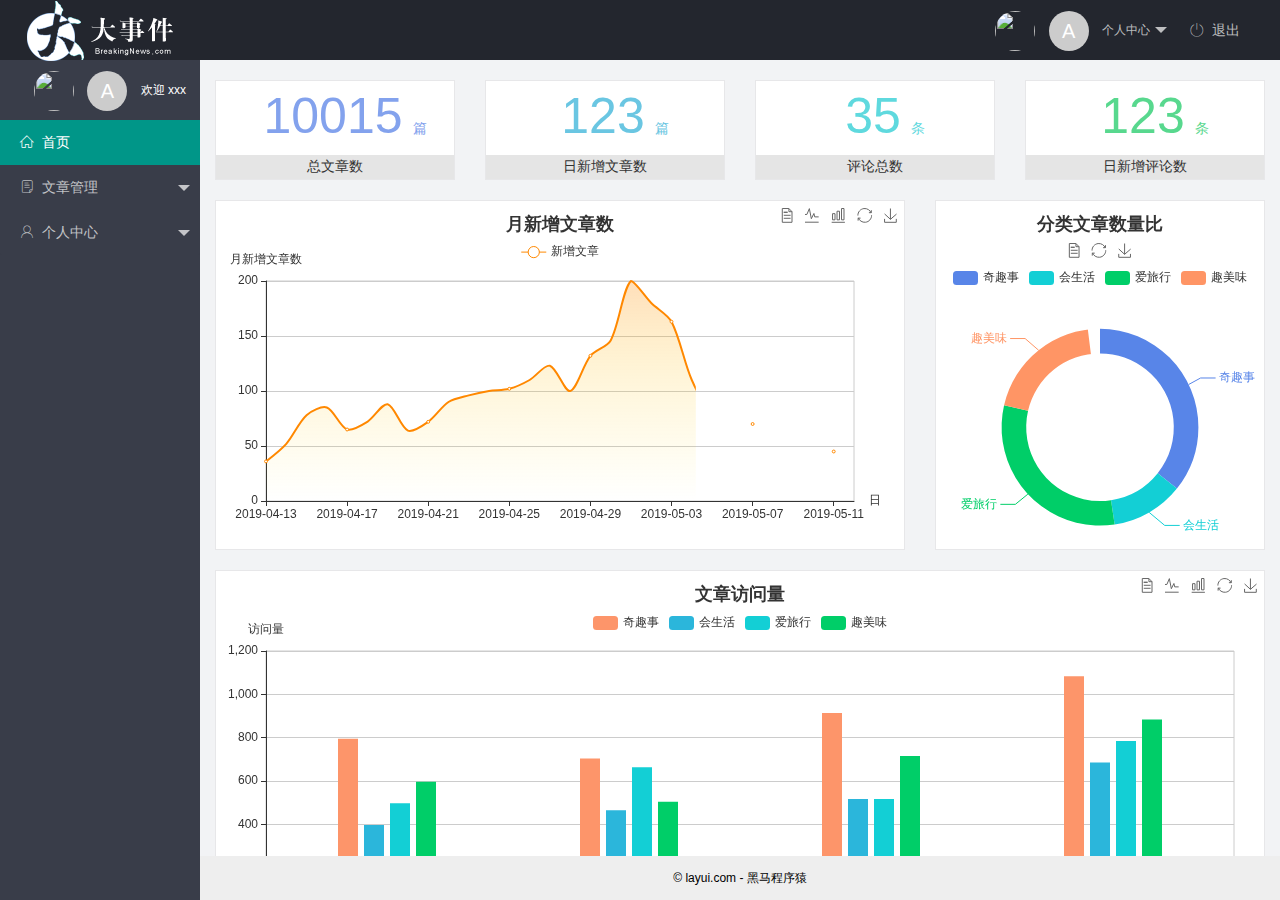
==== commit b01a950f: "个人功能中心" ====
--- a/index.html
+++ b/index.html
@@ -27,9 +27,9 @@
                         个人中心
                     </a>
                     <dl class="layui-nav-child">
-                        <dd><a href="javascript:;">基本资料</a></dd>
-                        <dd><a href="javascript:;">更换头像</a></dd>
-                        <dd><a href="javascript:;">重置密码</a></dd>
+                        <dd><a href="/user/user_info.html" target="fm">基本资料</a></dd>
+                        <dd><a href="/user/user_avatar.html" target="fm">更换头像</a></dd>
+                        <dd><a href="/user/user_pwd.html" target="fm">重置密码</a></dd>
                     </dl>
                 </li>
                 <li class="layui-nav-item"><a href="javasrcipt:;" id="logout"><span class="iconfont icon-tuichu"></span>退出</a></li>
@@ -58,9 +58,9 @@
                     <li class="layui-nav-item">
                         <a href="javascript:;"><span class="iconfont icon-user"></span>个人中心</a>
                         <dl class="layui-nav-child">
-                            <dd><a href="javascript:;"><i class="layui-icon layui-icon-util"></i>基本资料</a></dd>
-                            <dd><a href="javascript:;"><i class="layui-icon layui-icon-util"></i>更换头像</a></dd>
-                            <dd><a href="javascript:;"><i class="layui-icon layui-icon-util"></i>重置密码</a></dd>
+                            <dd><a href="/user/user_info.html" target="fm"><i class="layui-icon layui-icon-util"></i>基本资料</a></dd>
+                            <dd><a href="/user/user_avatar.html" target="fm"><i class="layui-icon layui-icon-util"></i>更换头像</a></dd>
+                            <dd><a href="/user/user_pwd.html" target="fm"><i class="layui-icon layui-icon-util"></i>重置密码</a></dd>
                         </dl>
                     </li>
                 </ul>
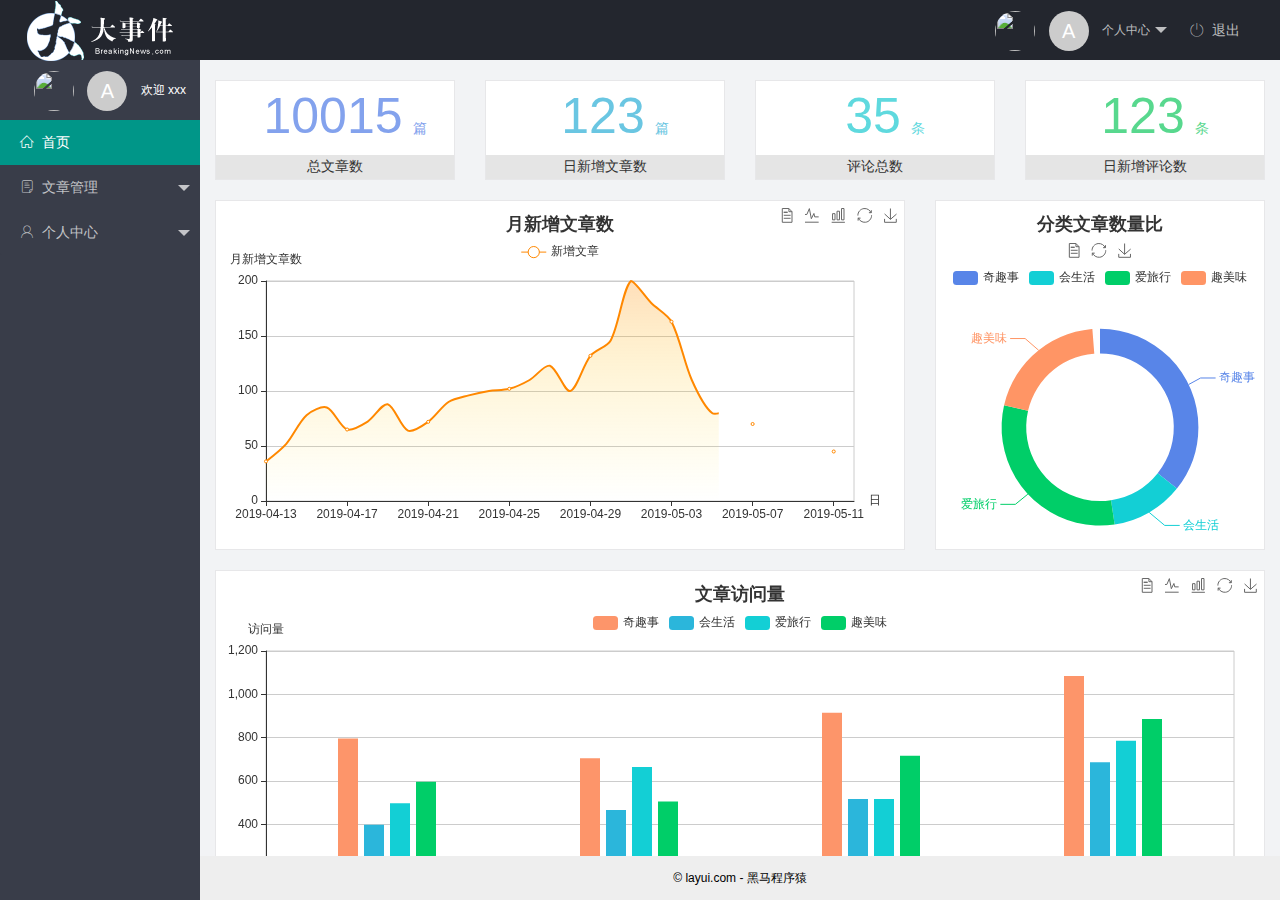
==== commit 6943ed30: "文章管理功能完成" ====
--- a/index.html
+++ b/index.html
@@ -50,9 +50,9 @@
                     <li class="layui-nav-item">
                         <a class="" href="javascript:;"><span class="iconfont icon-16"></span>文章管理</a>
                         <dl class="layui-nav-child">
-                            <dd><a href="javascript:;"><i class="layui-icon layui-icon-util"></i>文章类别</a></dd>
-                            <dd><a href="javascript:;"><i class="layui-icon layui-icon-util"></i>文章列表</a></dd>
-                            <dd><a href="javascript:;"><i class="layui-icon layui-icon-util"></i>发表文章</a></dd>
+                            <dd><a href="/article/art_cate.html" target="fm"><i class="layui-icon layui-icon-util"></i>文章类别</a></dd>
+                            <dd><a href="/article/art_list.html" target="fm" id="art_list"><i class="layui-icon layui-icon-util"></i>文章列表</a></dd>
+                            <dd><a href="/article/art_pub.html" target="fm"><i class="layui-icon layui-icon-util"></i>发表文章</a></dd>
                         </dl>
                     </li>
                     <li class="layui-nav-item">
